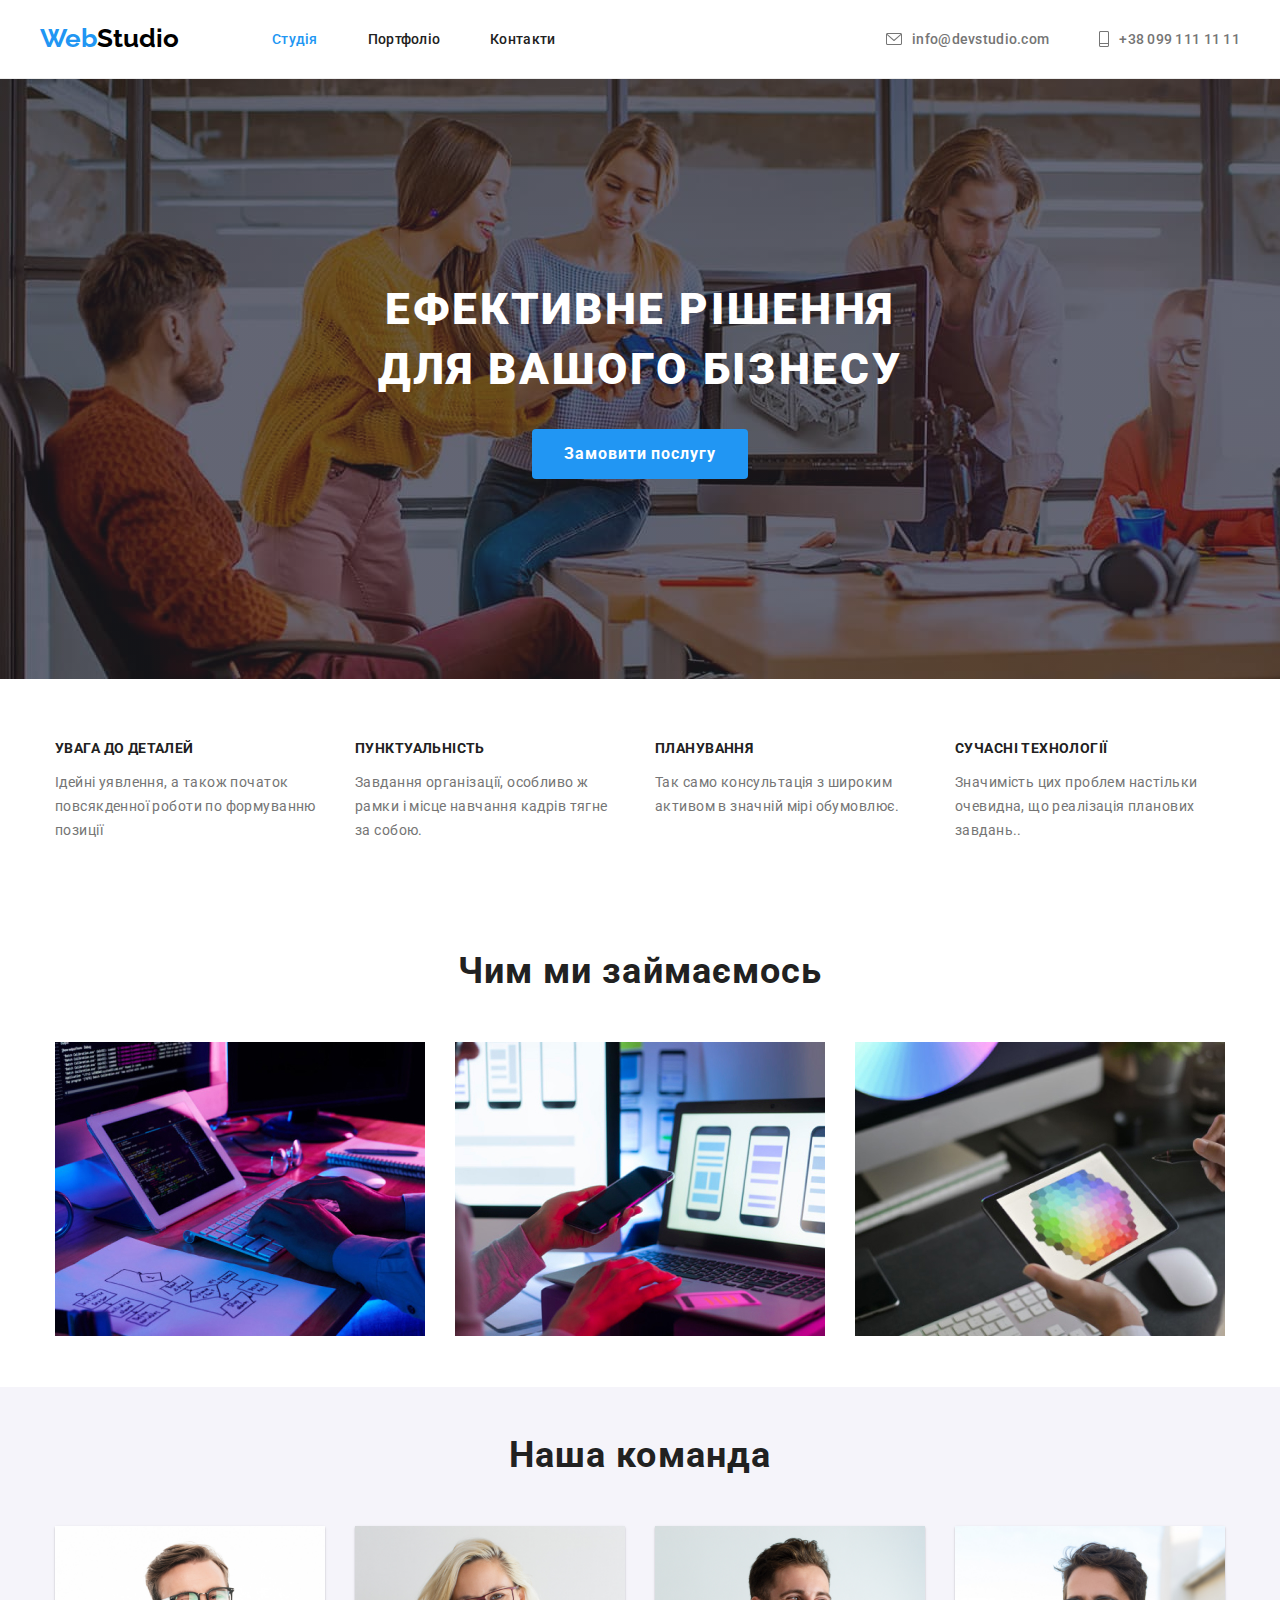
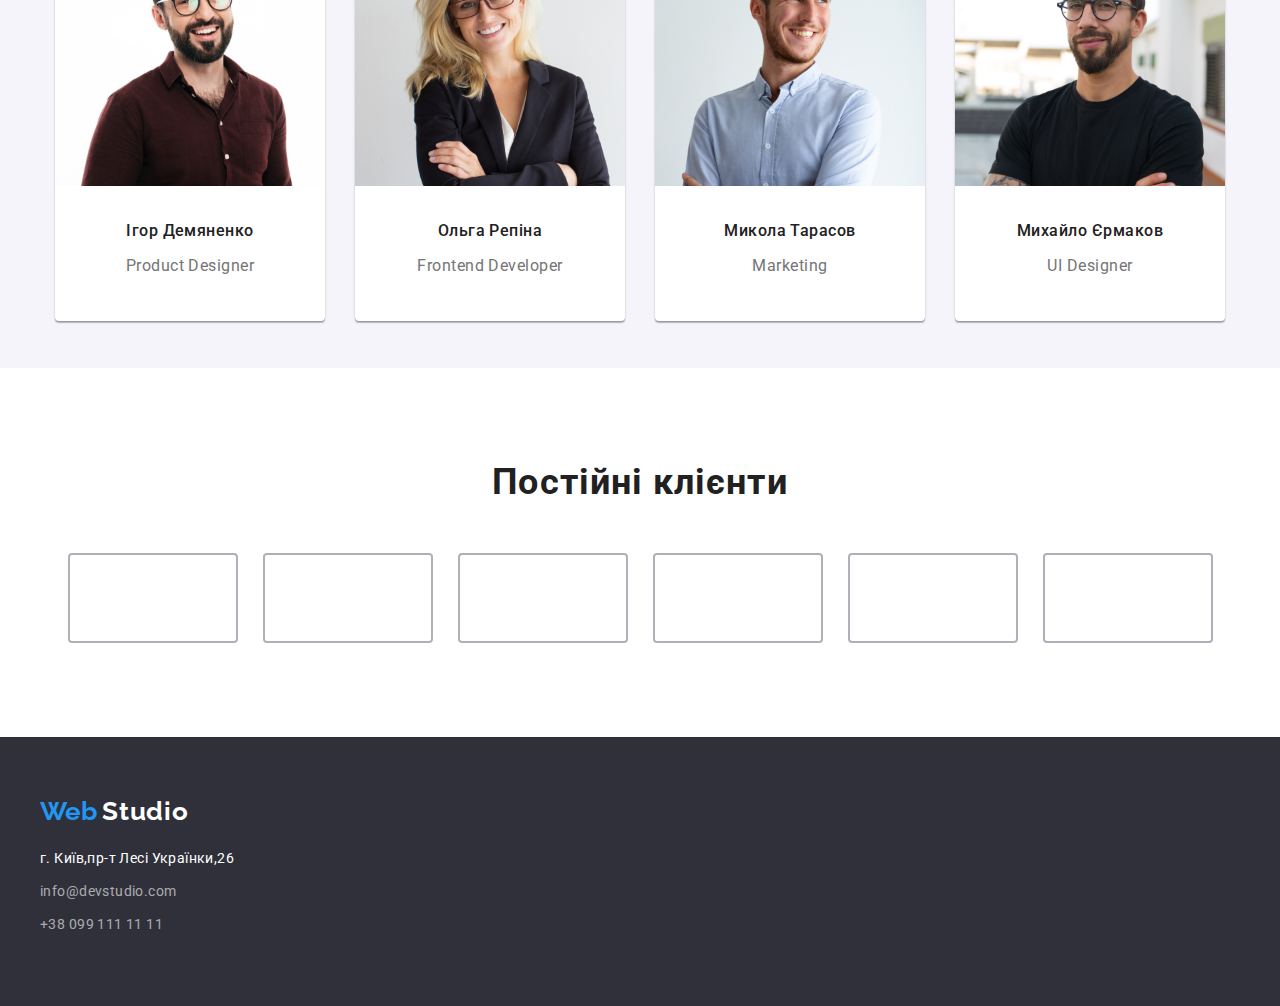
==== index.html @ e70e14e1 "add changes" ====
<!DOCTYPE html>
<html lang="ua">
  <head>
    <meta charset="UTF-8" />
    <meta name="viewport" content="width=device-width, initial-scale=1.0" />
    <title>WebStudio</title>
    <link rel="preconnect" href="https://fonts.gstatic.com">
    <link href="https://fonts.googleapis.com/css2?family=Raleway:wght@700&family=Roboto:wght@400;500;700;900&display=swap" rel="stylesheet">
    <link rel="stylesheet" href="./css/modern-normalize.css">
    <link rel="stylesheet" href="./css/variables.css">
    <link rel="stylesheet" href="./css/style.css">
  </head>
  <body>
    <!-- Шапка  з навігацією -->
    <!-- Header -->
    <header class="header">
      <div class="nav">
        <nav class="nav-link"><a href="./index.html"><span class="logo-web">Web</span><span class="logo-studio">Studio</span></a>

    <!-- Navigation -->
    <ul class="ul-link">
      <li><a class="active" href="./index.html">
      <span class="nav-logo">Студiя</span></a></li>
      
      <li>
      <a  href="./portfolio.html">
      <span class="nav-logo">Портфоліо</span></a></li>
       <!-- Address -->
      <li><a href="#contacts">
      <span class="nav-logo">Контакти</span></a></li>
      </ul>
      </nav>
      
      <ul class="ul-link">
      
      <li>
      <a class="nav-contacts" href="mailto:info@devstudio.com">
      <svg class="svg-contacts" width="16" height="12">
        <use xlink:href="./images/sprite.svg#mail"></use>
      </svg>info@devstudio.com
      </a>
      </li>
      
      <li>
      <a class="nav-contacts" href="tel:+380991111111">
      <svg class="svg-contacts" width="10" height="16">
        <use xlink:href="./images/sprite.svg#phone"></use>
      </svg> +38 099 111 11 11
      </a>
      </li>
      
      </ul>
      
      </div>
      </header>







  <!-- Main -->
<main>
  <!-- Hero -->
  
      <section class="hero">
        <div class="container">
          <h1><span class="hero-title">Ефективне рішення <br> для вашого бізнесу</span></h1>
        <button class="modal-btn" type="button">Замовити послугу</button>
      </div>
    </section>
<!-- End Hero -->

<!-- Feature -->
      <section class="feature section">
        <div class="container">
        <h2 hidden class="title">Особливості</h2>
        <ul class="feature__item list">
          <li class="feature__item-list">
            <p class="feature__item-title">Увага до деталей</p>
  
            <p class="feature__item-description">Ідейні уявлення, а також початок повсякденної  роботи по формуванню позиції</p>
          </li>
  
          <li class="feature__item-list">
            <p class="feature__item-title">Пунктуальність</p>
  
            <p class="feature__item-description">Завдання організації, особливо ж рамки і місце навчання кадрів тягне за собою.</p>
          </li>

          <li class="feature__item-list">
            <p class="feature__item-title">Планування</p>
  
            <p class="feature__item-description">Так само консультація з широким активом в значній мірі обумовлює.</p>
          </li>

          <li class="feature__item-list">
            <p class="feature__item-title">Сучасні технології</p>
  
            <p class="feature__item-description">Значимість цих проблем настільки очевидна, що реалізація планових завдань..</p>
          </li>
        </ul>
      </div>
      </section>

      		
<!-- End Feature -->
<!-- Services -->

		<section class="services section">
      <div class="container">
			<h2 class="title">Чим ми займаємось</h2>
			<ul class="services__item list">
				<li class="services__item-list">
          <img src="./images/hero/working.jpg" alt="" width="370" height="294" />
          </li>
          <li class="services__item-list">
            <img src="./images/hero/imgrwork.jpg" alt="" width="370" height="294"  />
          </li>
          <li class="services__item-list">
            <img src="./images/hero/ourwork.jpg" alt="" width="370" height="294"  />
          </li>
        </ul>
      </div>
      </section>

     		<!-- End Section Services -->

		<!-- Team -->
		<section class="team section">
      <div class="container">
			<h2 class="title">Наша команда</h2>

        
      <ul class="team__item list">
        <li class="team__item-list">
          <img class="team__item-img" src="./images/team/productdesigner.jpg" alt="Ігор Демяненко" width="270" height="260"  />
          <div class="team__item-content-wrapper">
            <h3 class="subtitle">Ігор Демяненко</h3>
          <p class="description">Product Designer</p>
        </div>
         
        <li class="team__item-list">
          <img class="team__item-img" src="./images/team/frontend.jpg" alt="Ольга Репіна" width="270" height="260" />
          <div class="team__item-content-wrapper">
            <h3 class="subtitle">Ольга Репіна</h3>
            <p class="description">Frontend Developer</p> 
          </div>
        </li>

          <li class="team__item-list">
            <img class="team__item-img" src="./images/team/marketing.jpg" alt="Микола Тарасов" width="270" height="260" />
            <div class="team__item-content-wrapper">
              <h3 class="subtitle">Микола Тарасов</h3>
              <p class="description">Marketing</p>
            </div>
          </li>

            <li class="team__item-list">
              <img class="team__item-img" src="./images/team/uidesigner.jpg" alt="Михайло Єрмаков" width="270" height="260" />
              <div class="team__item-content-wrapper">
                <h3 class="subtitle">Михайло Єрмаков</h3>
                <p class="description"> UI Designer</p>
              </div>
            </li>
        </li>
        </ul>
      </div>
      </section>
      <!-- ----------------------Кінець Блок наша команда--------------------------- -->

<!-- -----------------------Постійні клієнти -------------------------------- -->
<section class="client">

  <h2 class="title-client">Постійні клієнти</h2>
  
  <div>
  <ul class="ul-client">
  <li>
  <a class="client-link" href="www.saytklienta.com">
  <div class="con-client-svg">
  <svg class="client-svg" width="44.27" height="49.23">
  <use href="./images/icons.svg#icon-company-1"></use>
  </svg>
  </div>
  </a>
  </li>
  <li>
  <a class="client-link" href="www.saytklienta.com">
  <div class="con-client-svg">
  <svg class="client-svg" width="44.27" height="49.23">
  <use href="./images/icons.svg#icon-company-2"></use>
  </svg>
  </div>
  </a>
  </li>
  
  <li>
  <a class="client-link" href="www.saytklienta.com">
  <div class="con-client-svg">
  <svg class="client-svg" width="44.27" height="49.23">
  <use href="./images/icons.svg#icon-company-3"></use>
  </svg>
  </div>
  </a>
  </li>
  
  <li>
  <a class="client-link" href="www.saytklienta.com">
  <div class="con-client-svg">
  <svg class="client-svg" width="44.27" height="49.23">
  <use href="./images/icons.svg#icon-company-4"></use>
  </svg>
  </div>
  </a>
  </li>
  
  <li>
  <a class="client-link" href="www.saytklienta.com">
  <div class="con-client-svg">
  <svg class="client-svg" width="44.27" height="49.23">
  <use href="./images/icons.svg#icon-company-5"></use>
  </svg>
  </div>
  </a>
  </li>
  
  <li>
  <a class="client-link" href="www.saytklienta.com">
  <div class="con-client-svg">
  <svg class="client-svg" width="44.27" height="49.23">
  <use href="./images/icons.svg#icon-company-6"></use>
  </svg>
  </div>
  </a>
  </li>
  
  
  
  
  
  
  </ul>
  
  </div>
  </section>
  <!-- -----------------------Кінець Постійні клієнти -------------------------------- -->
  


    </main>

<!-- Footer -->
<footer class="footer" id="contacts">

  <div class="containers-footer">

      <div class="container-address">

          <a class="logo-footer" href="./index.html"><span class="logo-web">Web</span>
           <span class="logo-studio-white">Studio</span></a>

          <address class="address">

              <span class="map">г. Київ,пр-т Лесі Українки,26</span>

              <ul>
                  <li><a class="footer-address" href="mailto:info@devstudio.com">info@devstudio.com</a></li>
                  <li><a class="footer-address" href="tel:+380991111111">+38 099 111 11 11</a></li>
              </ul>

          </address>

      </div>
  </div>
 
</footer>

</body>

</html>
---- css/variables.css ----
:root {
    --social-networks: rgba(175, 177, 184, 1);
  
    --border-color: rgba(236, 236, 236, 1);
    --bac-section: rgba(229, 229, 229, 1);
    --buutom-bac: rgba(245, 244, 250, 1);
    --black-text: rgba(33, 33, 33, 1);
    --blue-text: rgba(33, 150, 243, 1);
    --grey-text: rgba(117, 117, 117, 1);
    --white-text: rgba(255, 255, 255, 1);
    --grey-text-op60: rgba(255, 255, 255, 0.6);
    --black-dark-text: rgba(0, 0, 0, 1);
    --dark-grey-bac: rgba(47, 48, 58, 1);
    --team-card-set-gap: 30px;
    --team-card-shadow: 0px 1px 3px rgba(0, 0, 0, 0.12),
      0px 1px 1px rgba(0, 0, 0, 0.14), 0px 2px 1px rgba(0, 0, 0, 0.2);
    --card-set-gap: 30px;
    --card-shadow: ;
  }
---- css/style.css ----
:root {
  --main-font: 'Roboto', sans-serif;
  --secondary-font: 'Raleway', sans-serif;
  --accent-color: #2196f3;
  --accent-background: #2196f3;
} 


 body {
  max-width: 1600px;
  background-color: var(--white-text);
}


.list {
  list-style: none;
}

.link {
  text-decoration: none;
}

h1,
h2,
h3,
h4,
h5,
h6 {
  margin: 0;
}

ul,
ol {
  margin: 0;
  padding: 0;
} */

 p {
  margin: 0;
}

image {
  display: block;
  max-width: 100%;
  height: auto;
}

.address {
  font-style: normal;
}

.container {
  width: 1200px;
  padding: 0 15px;
  margin: 0 auto;
}

.section {
  padding-top: 47px;
  padding-bottom: 47px;
  
 } 

 COMPONENTS 
 .company__logo,
.navigation__list-link:hover,
.navigation__list-link:focus,
.header__mail:hover,
.header__mail:focus,
.header__tel:hover,
.header__tel:focus {
  color: var(--accent-color);
}

.modal-btn,
.filters__modal-btn:hover,
.filters__modal-btn:focus {
  background: var(--accent-color);
}


.title {
  font-family:'Roboto';
  font-weight: 700;
  font-size: 36px;
  line-height: 1.167;
  text-align: center;
  letter-spacing: 0.03em;
  color: #212121;
}

.subtitle {
  font-family:'Roboto';
  font-weight: 500;
  font-size: 16px;
  line-height: 1.187;
  text-align: center;
  letter-spacing: 0.03em;
  color: #212121;
}

.description {
  font-family:'Roboto';
  font-weight: 400;
  font-size: 16px;
  line-height: 1.187;
  text-align: center;
  letter-spacing: 0.03em;
  color: #757575;
} 

 /* INDEX  */
/*  HEADER */
.header {
  background-color: var(--white-text);
  border-bottom: 1px solid #ececec;
  padding-left: 24px;
  padding-right: 24px;
}
.nav {
  display: flex;
  justify-content: space-between;

  align-items: center;
  text-align: center;
  padding: 24px 0;
  max-width: 1200px;
  margin-left: auto;
  margin-right: auto;
}

.nav-link {
  display: flex;
  align-items: center;
}
.ul-link {
  display: flex;
}
.logo-web {
  font-family: "Raleway";
  font-style: normal;
  font-weight: 700;
  color: var(--blue-text);
  font-size: 26px;
  letter-spacing: 0.03;
  line-height: 1.15;
}
.logo-studio {
  padding-right: 43px;
  font-family: "Raleway";
  font-style: normal;
  font-weight: 700;
  color: var(--black-dark-text);
  font-size: 26px;
  letter-spacing: 0.03;
  line-height: 1.15;
}
.logo-studio-white {
  font-family: "Raleway";
  font-style: normal;
  font-weight: 700;
  color: var(--white-text);
  font-size: 26px;
  letter-spacing: 0.03em;
}
.active .nav-logo {
  color: var(--blue-text);
}
.nav-logo {
  padding-left: 50px;
  font-family: "roboto";
  font-size: 14px;
  font-weight: 500;
  color: var(--black-text);
  letter-spacing: 0.02em;
}
.nav-contacts:hover {
  color: var(--blue-text);
}
.nav-contacts {
  display: flex;
  padding-left: 50px;
  font-family: "roboto";
  font-size: 14px;
  font-weight: 500;
  color: var(--grey-text);
  letter-spacing: 0.02em;
  justify-content: center;
  align-items: center;
}
.svg-contacts {
  margin-right: 10px;
  fill: currentColor;
}


/*  END HEADER  */

/*  HERO */
.hero {
  background: #2f303a;
  background-image: linear-gradient(
    to right,
    rgba(47, 48, 58, 0.4),
    rgba(47, 48, 58, 0.4)
  ),
  url(../images/banner/Img-bac-hero.jpg);
background-repeat: no-repeat;
max-width: 1600px;
text-align: center;

  
}

.hero .container {
  display: flex;
  flex-direction: column;
  align-items: center;
  padding-top: 200px;
  padding-bottom: 200px;
  padding-right: 252px;
  padding-left: 252px;
}

.hero-title {
  font-family: Roboto;
  font-weight: 900;
  font-size: 44px;
  line-height: 1.364;
  text-align: center;
  letter-spacing: 0.06em;
  text-transform: uppercase;
  color: #ffffff;
  width: 696px;
  margin-bottom: 30px;
}

.modal-btn {
  font-family: Roboto;
  font-weight: 700;
  font-size: 16px;
  line-height: 1.875;
  display: flex;
  align-items: center;
  text-align: center;
  letter-spacing: 0.06em;
  color: #ffffff;
  border-radius: 4px;
  border: none;
  cursor: pointer;
  padding: 10px 32px;
  margin-top: 30px;
}

.modal-btn:hover,
.modal-btn:focus {
  background: #188ce8;
}
/*  END HERO */

/* feature */
.feature .container {
  display: flex;
}

.feature__item {
  display: flex;
}

.feature__item-list {
  display: block;
  justify-content: center;
}

.feature__item-list:not(:last-child) {
  margin-right: 30px;
}

.feature__item-title {
  font-family: Roboto;
  font-weight: 700;
  font-size: 14px;
  line-height: 1.143;
  letter-spacing: 0.03em;
  text-transform: uppercase;
  color: #212121;
  margin-bottom: 10px;
}

.feature__item-description {
  font-family: Roboto;
  font-weight: 400;
  font-size: 14px;
  line-height: 1.715;
  letter-spacing: 0.03em;
  color: #757575;
  width: 270px;
}

/* END FEATURE  */

/* services */
.services .title {
  margin-bottom: 50px;
}

.services__item {
  display: flex;
  align-items: center;
}

.services__item-list:not(:last-child) {
  margin-right: 30px;
}
/* END SERVICES  */

/*  TEAM  */

.team {
  background: #f5f4fa;
}

.team .title {
  margin-bottom: 50px;
}

.team__item {
  display: flex;
  justify-content: space-between;
}

.team__item .subtitle {
  min-width: 152px;
  margin-bottom: 10px;
}

.team__item-list:not(:last-child) {
  margin-right: 30px;
}

.team__item-list {
  background: #ffffff;
  box-shadow: 0px 1px 3px rgba(0, 0, 0, 0.12), 0px 1px 1px rgba(0, 0, 0, 0.14),
    0px 2px 1px rgba(0, 0, 0, 0.2);
  border-radius: 0px 0px 4px 4px;
}

.team__item-content-wrapper {
  text-align: center;
  padding-top: 30px;
  padding-bottom: 30px;
  padding-left: 5px;
  padding-right: 5px;
}
/* END TEAM  */

/*  Постійні клієнти */

.client {
  padding: 94px;
  max-width: 1200px;
  margin-left: auto;
  margin-right: auto;
  padding-left: 15px;
  padding-right: 15px;

  text-align: center;
}
.title-client {
  margin-bottom: 50px;
  font-family: "roboto";
  font-size: 36px;
  font-weight: 700;
  color: var(--black-text);
  letter-spacing: 0.03em;
  line-height: 1.16;
}
.ul-client {
  display: flex;
  justify-content: space-around;
  align-items: center;
}

.client-link {
  fill: var(--social-networks);
  background-color: transparent;
}
.con-client-svg {
  width: 170px;
  height: 90px;
  border-radius: 4px;
  border: 2px solid currentColor;
  color: var(--social-networks);
  display: flex;
  justify-content: center;
  align-items: center;
}
.client-svg {
  fill: currentColor;
}

.client-link :hover {
  color: #ffffff;
  background-color: var(--blue-text);
}


/* footer */
.footer {
  background-color: var(--dark-grey-bac);
  padding-left: 15px;
  padding-right: 15px;
}
.containers-footer {
  padding: 60px 0;
  max-width: 1200px;
  margin-left: auto;
  margin-right: auto;
 
}
.logo-footer {
  display: inline-block;
  margin-bottom: 20px;
}
.map {
  display: inline-block;
  margin-bottom: 9px;
  font-family: "roboto";
  font-size: 14px;
  font-weight: 400;
  color: var(--white-text);
  line-height: 1.71;
  letter-spacing: 0.03em;
  line-height: 1.71;
}
.footer-address {
  display: inline-block;
  margin-bottom: 9px;
  font-family: "roboto";
  font-size: 14px;
  font-weight: 400;
  color: var(--grey-text-op60);
  letter-spacing: 0.03em;
  line-height: 1.71;
}
.address {
  font-style: normal;
}

/* END FOOTER */

/* =============== END INDEX =============== */

/*  PORTFOLIO  */

/*  FILTERS  */

.filters .container {
  display: flex;
  justify-content: center;
}

.filters__title-item {
  display: flex;
  justify-content: center;
  margin-bottom: 50px;
}

.filters__modal-btn {
  font-family: Roboto;
  font-weight: 500;
  font-size: 16px;
  line-height: 2;
  text-align: center;
  letter-spacing: 0.03em;
  color: #212121;
  background: #f5f4fa;
  border-radius: 4px;
  border: none;
  cursor: pointer;
  padding-top: 6px;
  padding-bottom: 6px;
  padding-right: 22px;
  padding-left: 22px;
  margin-right: 8px;
  margin-bottom: 50px;
}
.filters__modal-btn:hover,
.filters__modal-btn:focus {
  color: #ffffff;
  background-color: #2196f3;
  box-shadow: 0px 3px 1px rgba(0, 0, 0, 0.1), 0px 1px 2px rgba(0, 0, 0, 0.08),
    0px 2px 2px rgba(0, 0, 0, 0.12);
}

/*  END FILTERS  */


.signature {
  font-family: "roboto";
  font-size: 16px;
  font-weight: 400;
  letter-spacing: 0.03em;
  color: var(--grey-text);
  line-height: 1.87;
}
/*Карточки головного контенту   */
/* CARD SET */
.card-set {
  padding: 0;
  margin: 0;
  list-style: none;

  display: flex;
  flex-wrap: wrap;
  margin-left: calc(-1 * var(--card-set-gap));
  margin-top: calc(-1 * var(--card-set-gap));
}

.card-set > .item {
  flex-basis: calc(100% / 3 - var(--card-set-gap));
  margin-left: var(--card-set-gap);
  margin-top: var(--card-set-gap);
}

/* CARD */
.card {
  box-shadow: var(--card-shadow);
  border-radius: 4px;
  overflow: hidden;
}

.card-content {
  padding: 20px 24px;
  background: #ffffff;
  border: 1px solid #eeeeee;
  border-top: none;
}
.card-thumb {
}
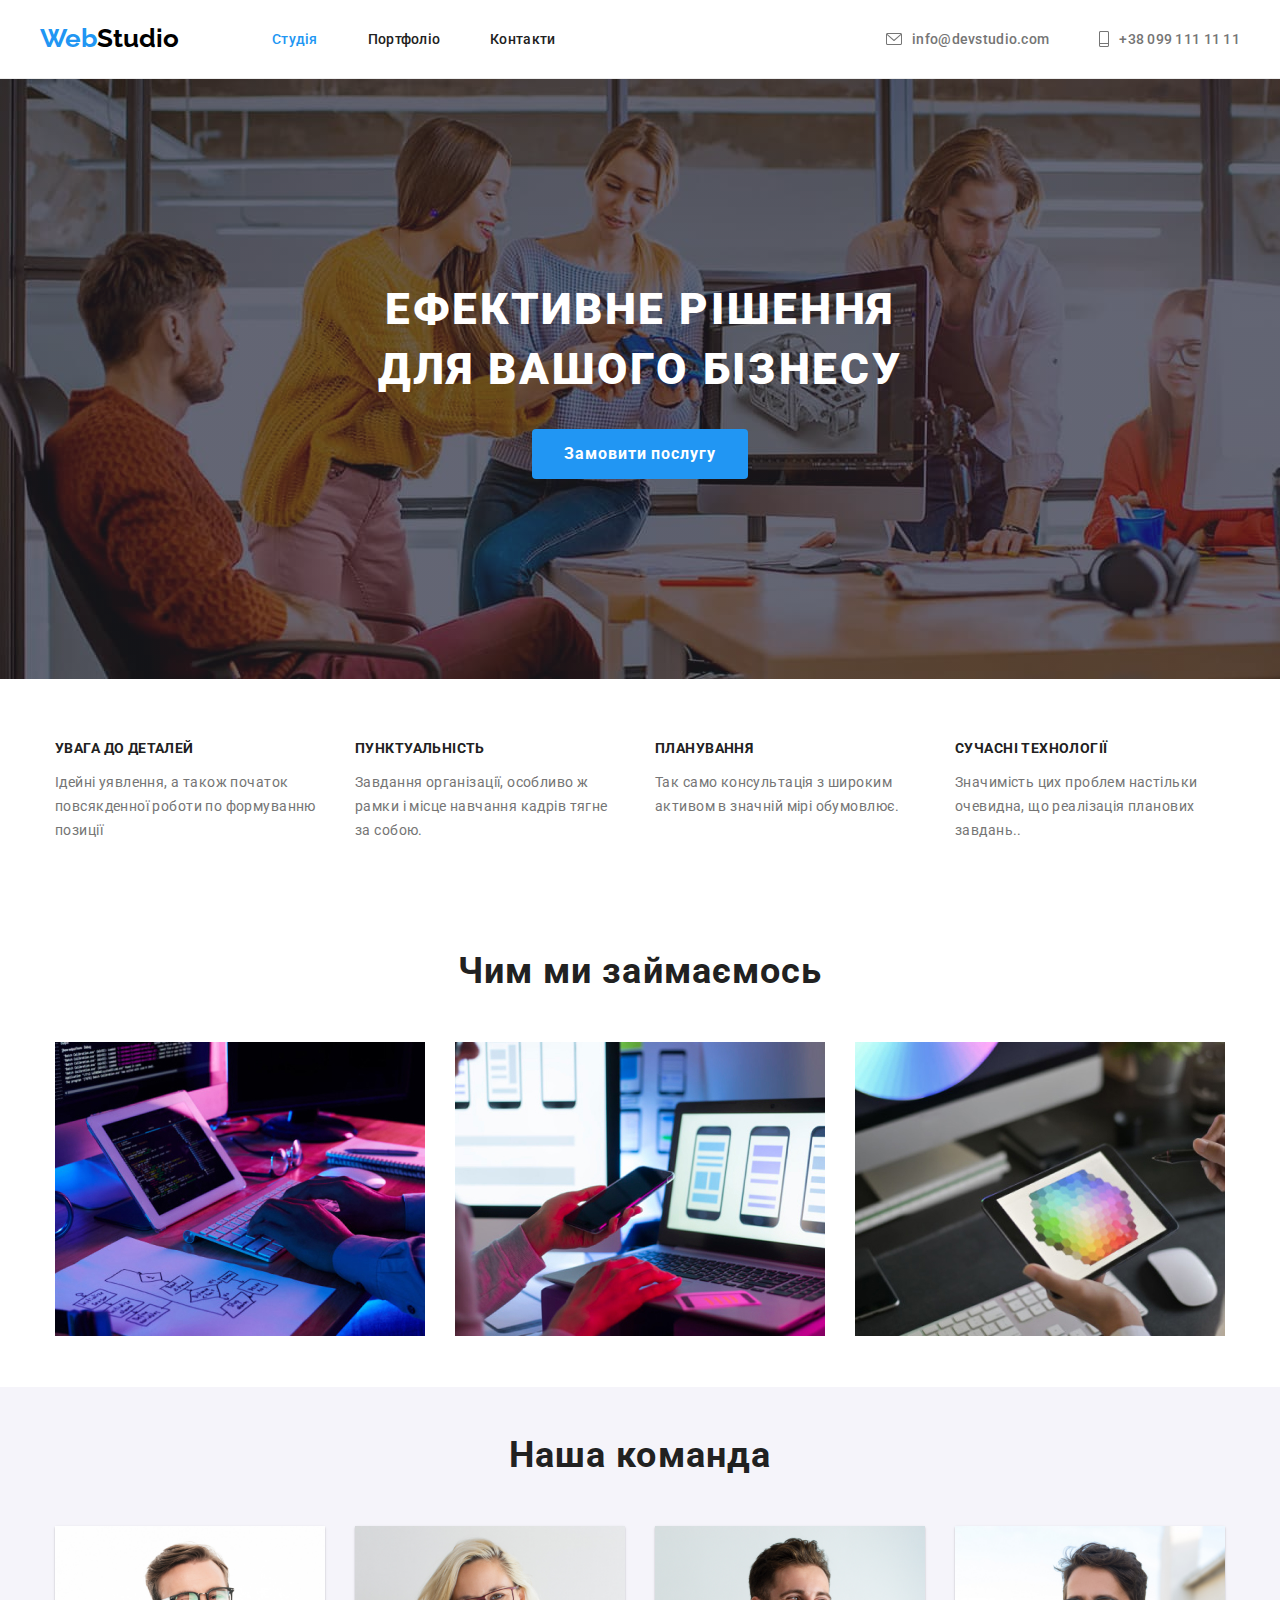
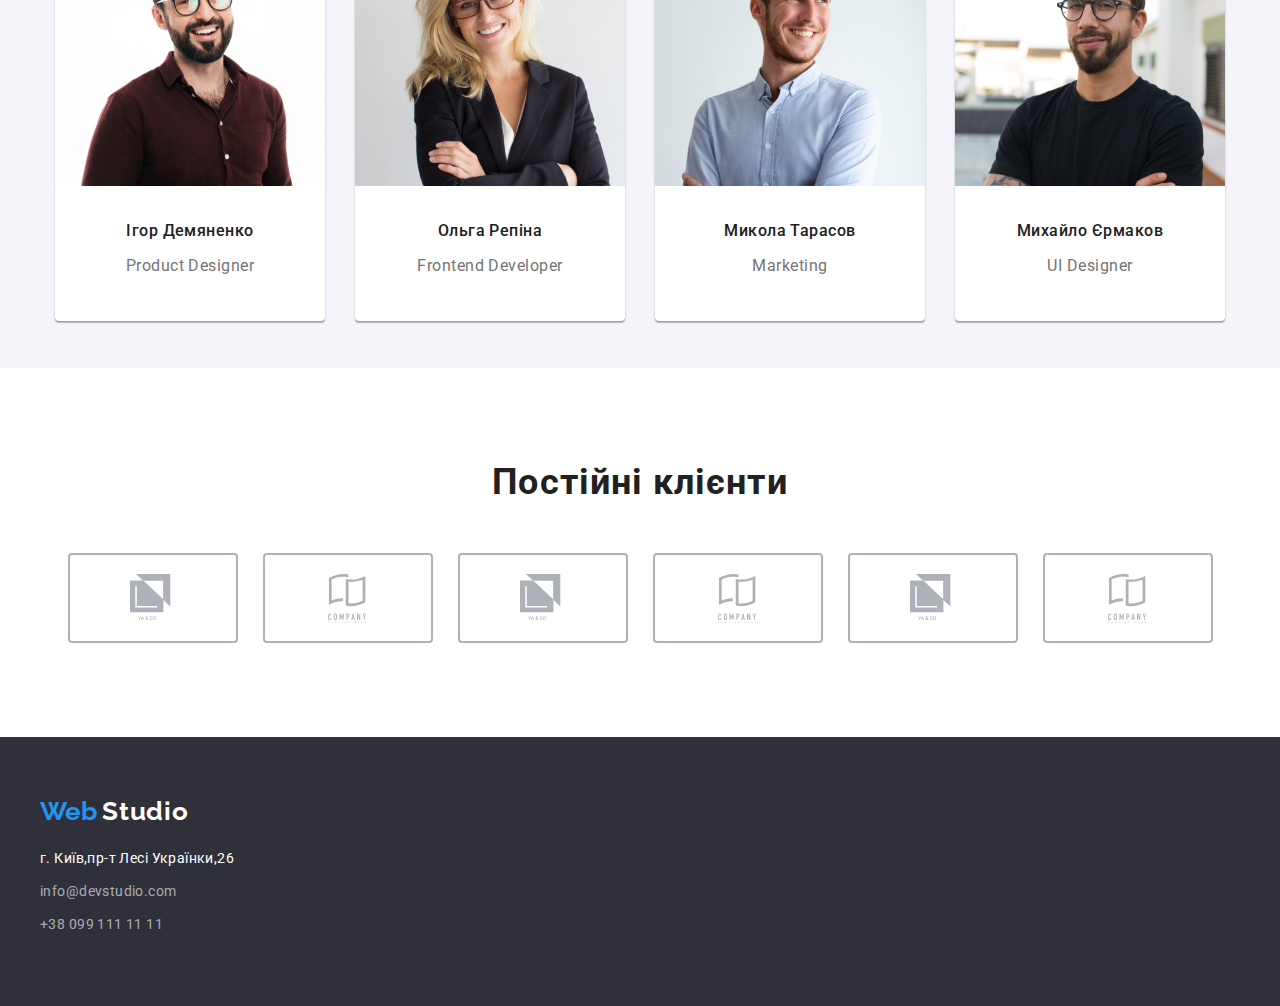
==== commit 507496a6: "add icons" ====
--- a/index.html
+++ b/index.html
@@ -181,56 +181,57 @@
   <a class="client-link" href="www.saytklienta.com">
   <div class="con-client-svg">
   <svg class="client-svg" width="44.27" height="49.23">
-  <use href="./images/icons.svg#icon-company-1"></use>
-  </svg>
-  </div>
-  </a>
-  </li>
-  <li>
-  <a class="client-link" href="www.saytklienta.com">
-  <div class="con-client-svg">
-  <svg class="client-svg" width="44.27" height="49.23">
-  <use href="./images/icons.svg#icon-company-2"></use>
-  </svg>
-  </div>
-  </a>
-  </li>
-  
-  <li>
-  <a class="client-link" href="www.saytklienta.com">
-  <div class="con-client-svg">
-  <svg class="client-svg" width="44.27" height="49.23">
-  <use href="./images/icons.svg#icon-company-3"></use>
-  </svg>
-  </div>
-  </a>
-  </li>
-  
-  <li>
-  <a class="client-link" href="www.saytklienta.com">
-  <div class="con-client-svg">
-  <svg class="client-svg" width="44.27" height="49.23">
-  <use href="./images/icons.svg#icon-company-4"></use>
-  </svg>
-  </div>
-  </a>
-  </li>
-  
-  <li>
-  <a class="client-link" href="www.saytklienta.com">
-  <div class="con-client-svg">
-  <svg class="client-svg" width="44.27" height="49.23">
-  <use href="./images/icons.svg#icon-company-5"></use>
-  </svg>
-  </div>
-  </a>
-  </li>
-  
-  <li>
-  <a class="client-link" href="www.saytklienta.com">
-  <div class="con-client-svg">
-  <svg class="client-svg" width="44.27" height="49.23">
-  <use href="./images/icons.svg#icon-company-6"></use>
+    <use xlink:href="./images/sprite.svg#company-1"></use>
+  </svg>
+  </div>
+  </a>
+  </li>
+  <li>
+  <a class="client-link" href="www.saytklienta.com">
+  <div class="con-client-svg">
+  <svg class="client-svg" width="44.27" height="49.23">
+    <use xlink:href="./images/sprite.svg#company-2"></use>
+  </svg>
+  </div>
+  </a>
+  </li>
+
+  
+  <li>
+  <a class="client-link" href="www.saytklienta.com">
+  <div class="con-client-svg">
+  <svg class="client-svg" width="44.27" height="49.23">
+    <use xlink:href="./images/sprite.svg#company-1"></use>
+  </svg>
+  </div>
+  </a>
+  </li>
+  
+  <li>
+  <a class="client-link" href="www.saytklienta.com">
+  <div class="con-client-svg">
+  <svg class="client-svg" width="44.27" height="49.23">
+    <use xlink:href="./images/sprite.svg#company-2"></use>
+  </svg>
+  </div>
+  </a>
+  </li>
+  
+  <li>
+  <a class="client-link" href="www.saytklienta.com">
+  <div class="con-client-svg">
+  <svg class="client-svg" width="44.27" height="49.23">
+    <use xlink:href="./images/sprite.svg#company-1"></use>
+  </svg>
+  </div>
+  </a>
+  </li>
+  
+  <li>
+  <a class="client-link" href="www.saytklienta.com">
+  <div class="con-client-svg">
+  <svg class="client-svg" width="44.27" height="49.23">
+    <use xlink:href="./images/sprite.svg#company-2"></use>
   </svg>
   </div>
   </a>
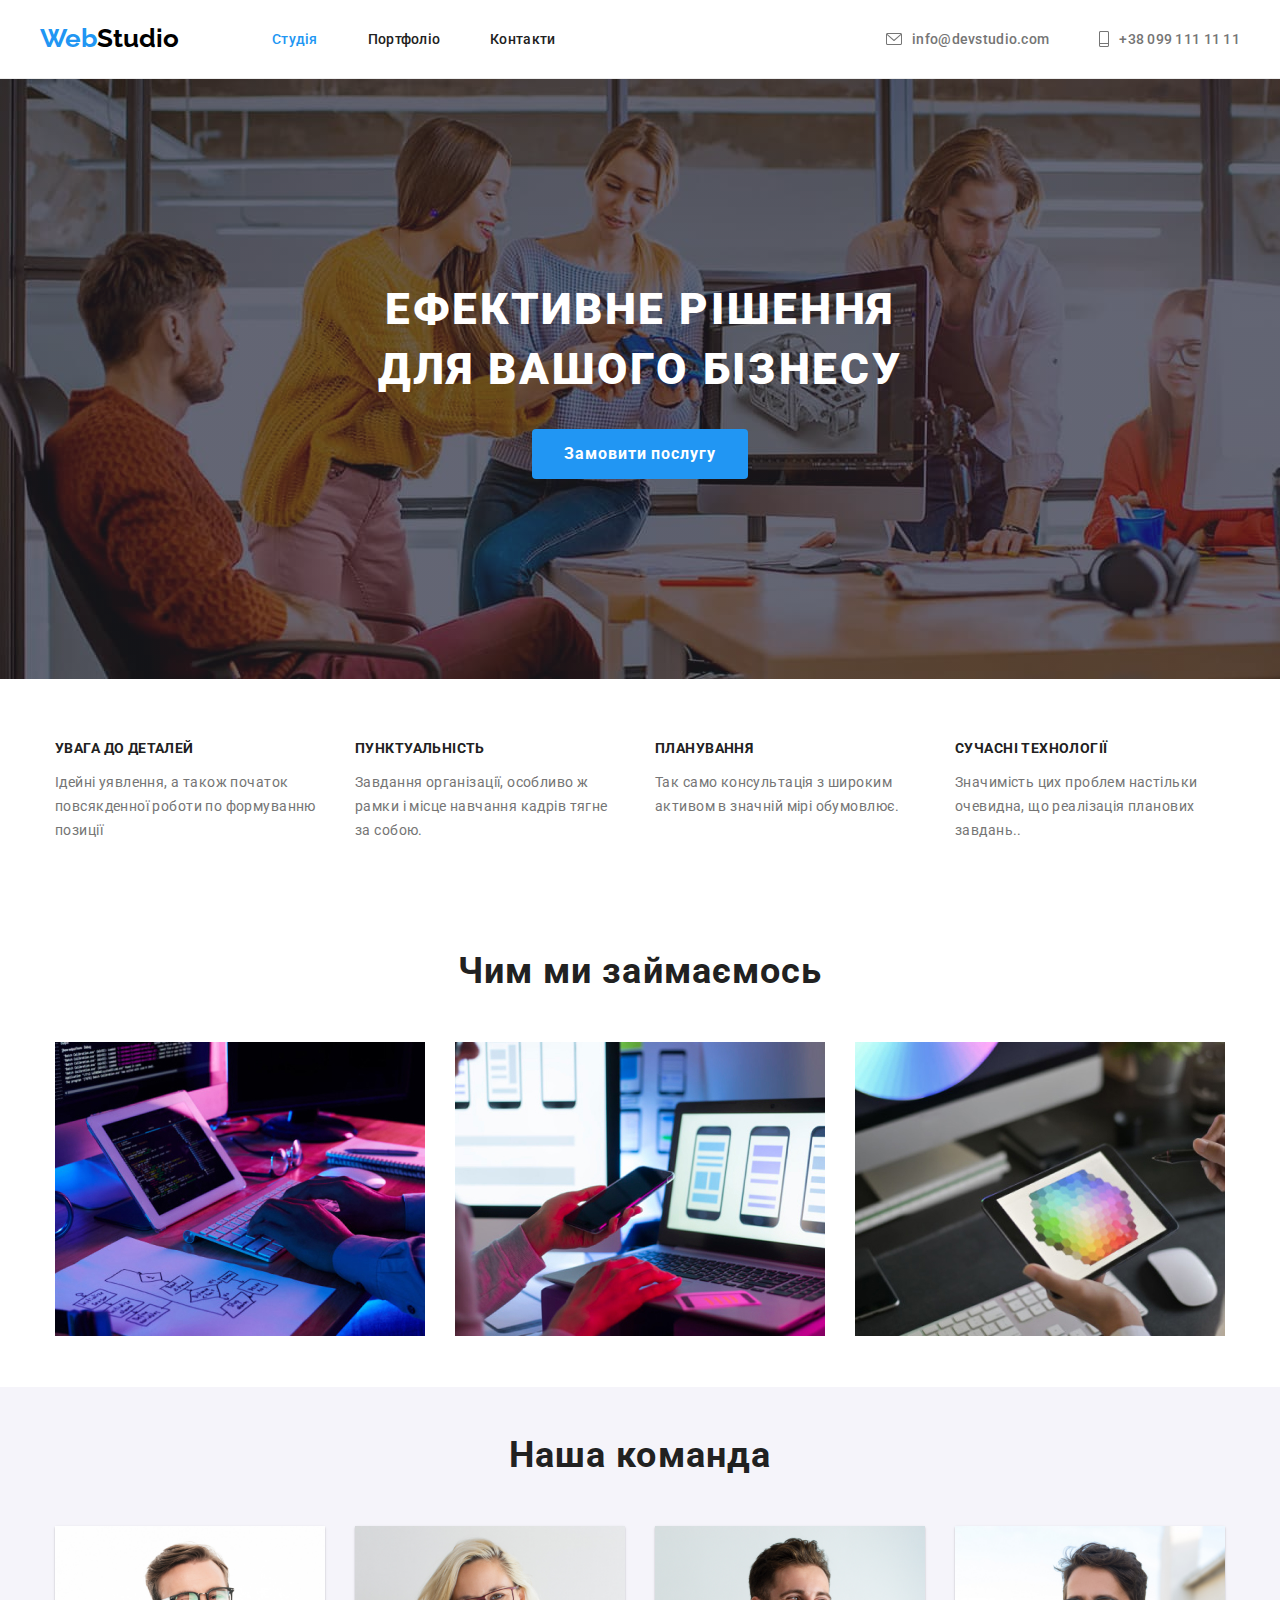
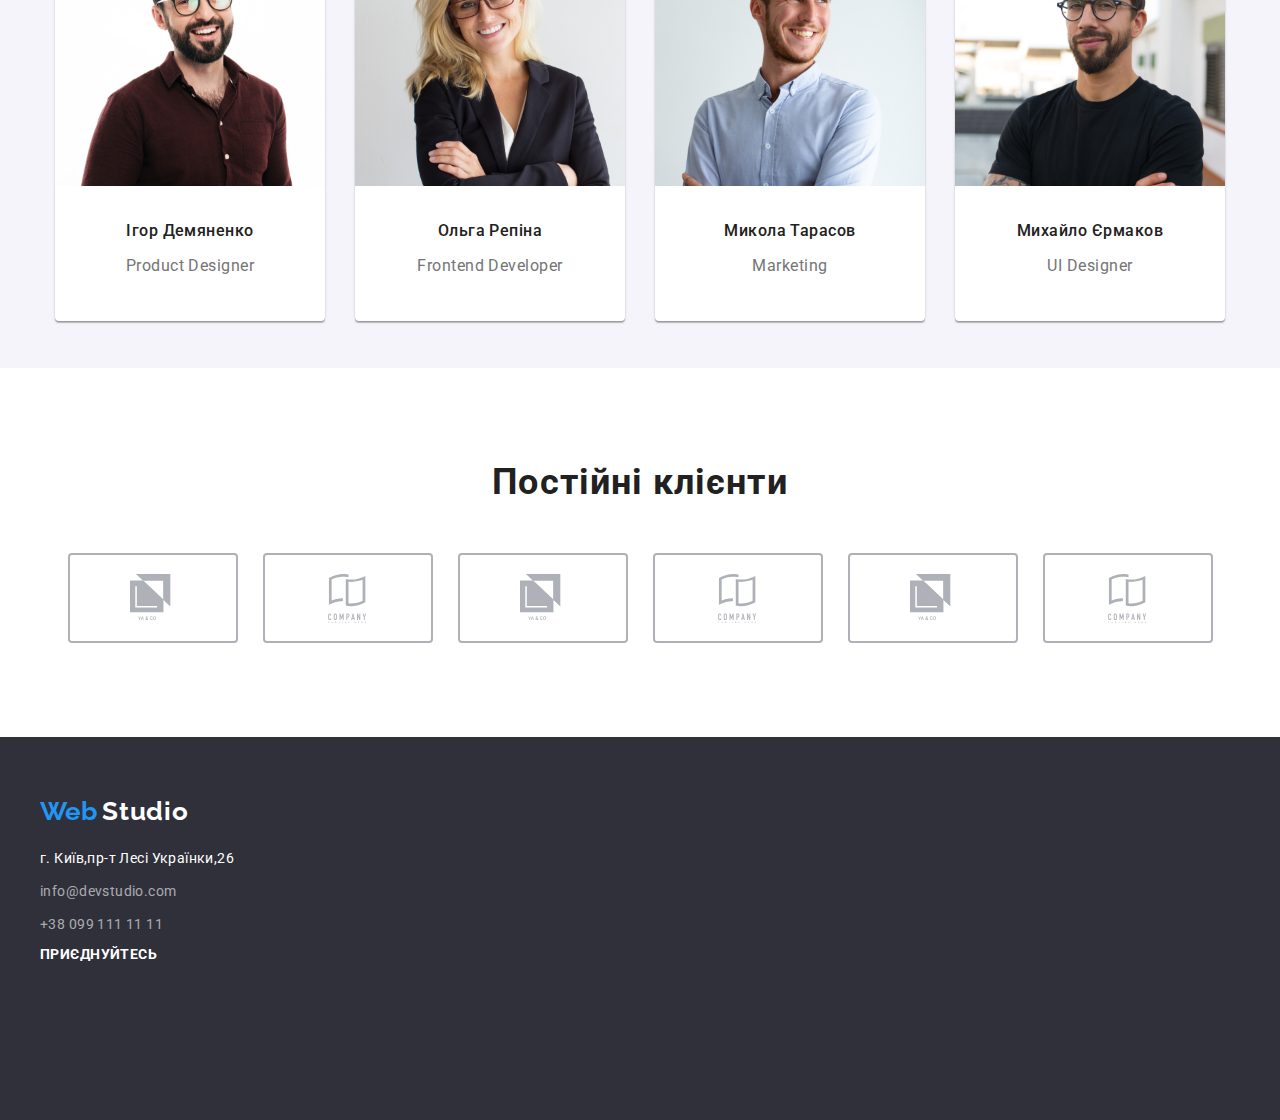
==== commit 187f9a96: "add changes" ====
--- a/index.html
+++ b/index.html
@@ -274,6 +274,50 @@
           </address>
 
       </div>
+
+<!--social media -->
+      <div class="con-footer-link">
+        <h2 class="footer-title">приєднуйтесь</h2>
+        <ul class="ul-svg-links">
+        
+        <li>
+        <a class="social-link" href="https://www.instagram.com/">
+        
+        <svg class="svg-links" width="20" height="20">
+        <use href="./images/sprite.svg#icon-instagram"></use>
+        </svg>
+        
+        </a>
+        </li>
+        
+        <li>
+        <a class="social-link" href="https://twitter.com/">
+        <svg class="svg-links" width="20" height="20">
+        <use href="./images/icons.svg#icon-twitter"></use>
+        </svg>
+        </a>
+        </li>
+        
+        <li><a class="social-link" href="https://www.facebook.com/">
+        <svg class="svg-links" width="20" height="20">
+        <use href="./images/icons.svg#icon-facebook"></use>
+        </svg>
+        </a></li>
+        
+        <li><a class="social-link" href="https://www.linkedin.com/">
+        <svg class="svg-links" width="20" height="20">
+        <use href="./images/icons.svg#icon-linkedin"></use>
+        </svg>
+        </a></li>
+        
+        </ul>
+        </div>
+        
+
+
+
+
+
   </div>
  
 </footer>
--- a/css/style.css
+++ b/css/style.css
@@ -447,6 +447,23 @@
   font-style: normal;
 }
 
+.footer-title {
+  color: var(--white-text);
+  text-transform: uppercase;
+
+  font-family: "roboto";
+  font-size: 14px;
+  font-weight: 700;
+  letter-spacing: 0.03em;
+  line-height: 1.16;
+}
+
+
+.con-footer-link {
+  width: 206px;
+}
+
+
 /* END FOOTER */
 
 /* =============== END INDEX =============== */
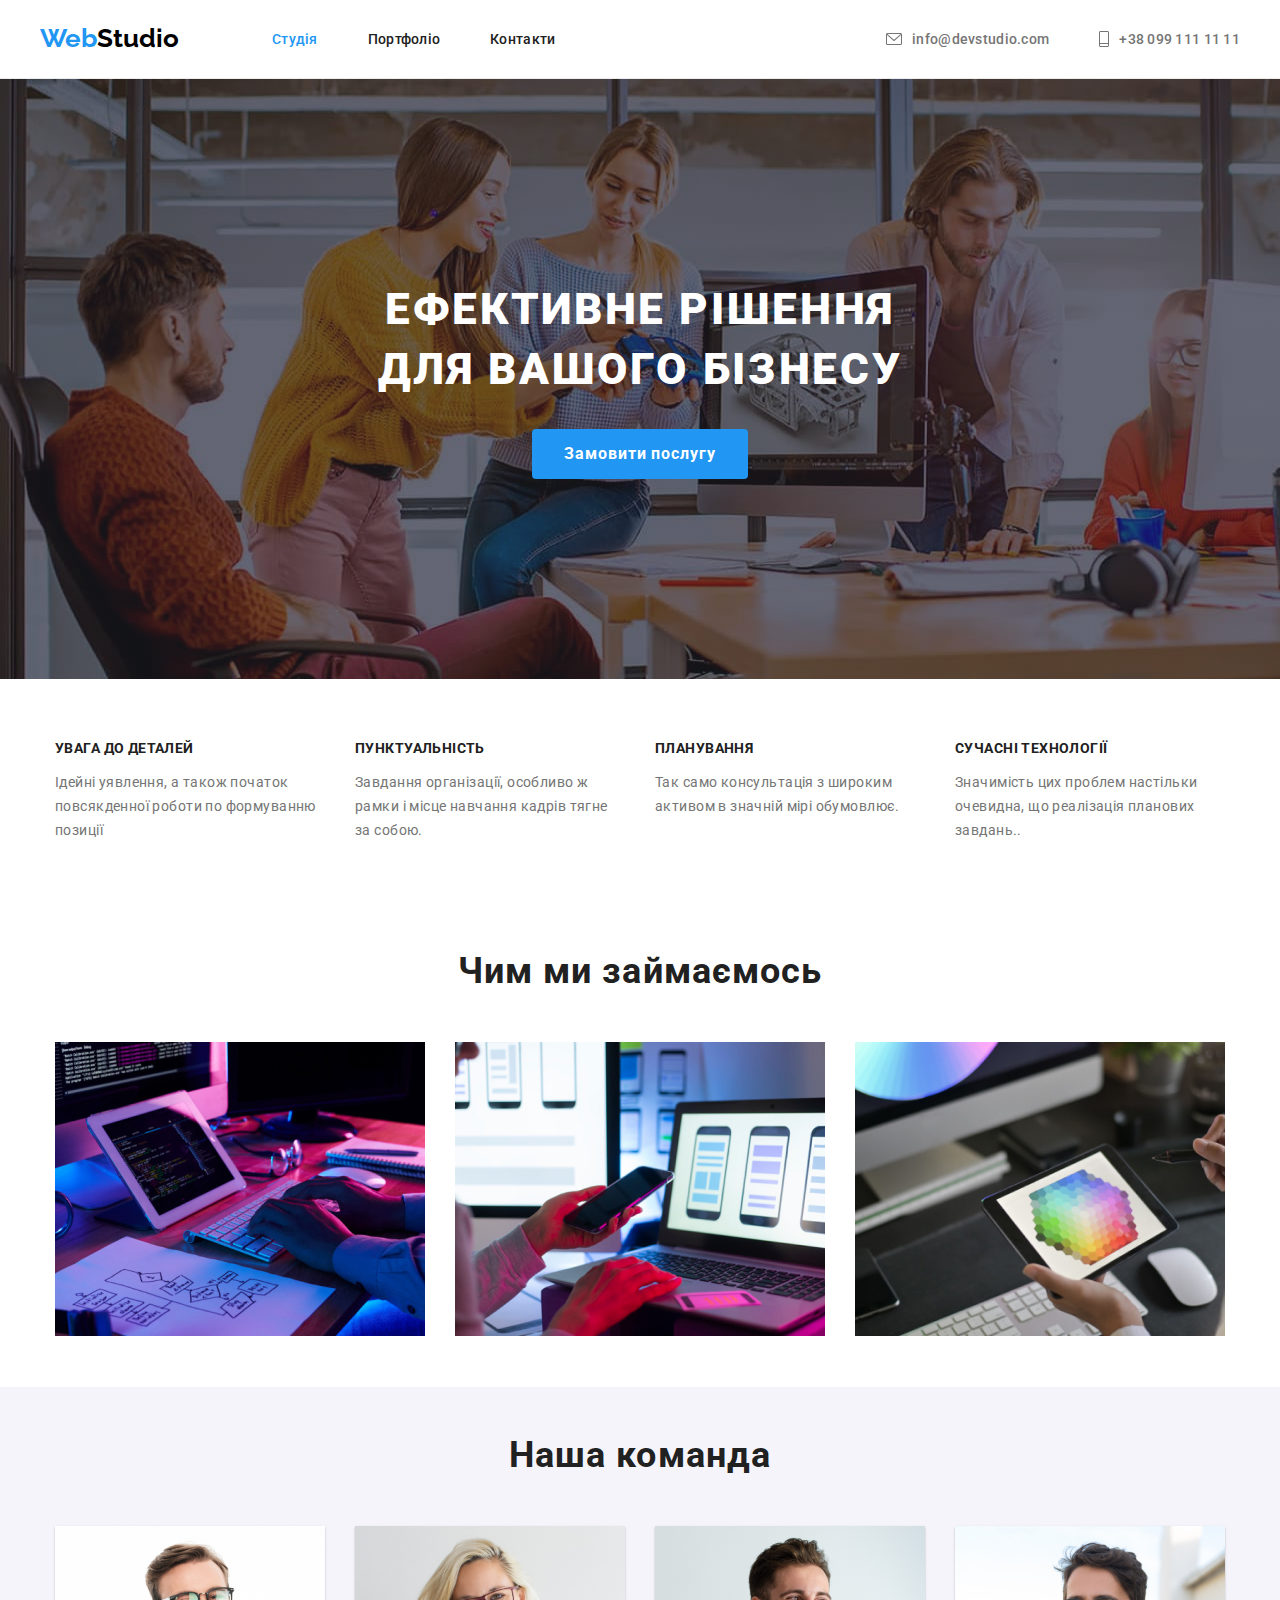
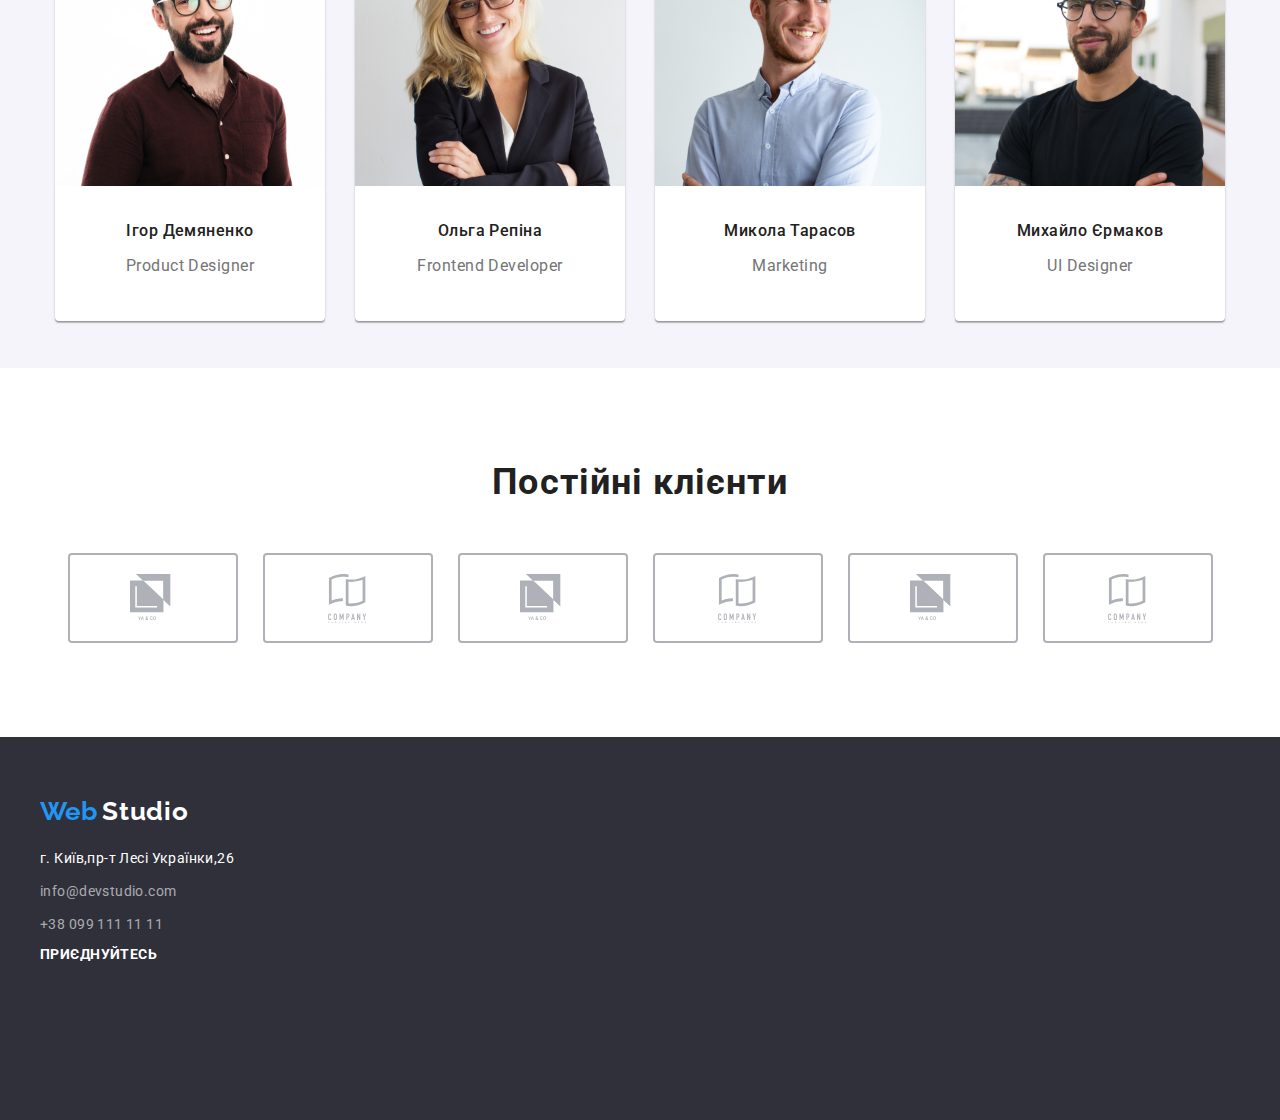
==== commit a12f2bde: "додано псевдоелемент" ====
--- a/index.html
+++ b/index.html
@@ -75,7 +75,7 @@
 <!-- Feature -->
       <section class="feature section">
         <div class="container">
-        <h2 hidden class="title">Особливості</h2>
+        <h2 hidden class="hide">Особливості</h2>
         <ul class="feature__item list">
           <li class="feature__item-list">
             <p class="feature__item-title">Увага до деталей</p>
--- a/css/style.css
+++ b/css/style.css
@@ -163,9 +163,33 @@
   font-size: 26px;
   letter-spacing: 0.03em;
 }
+
+
 .active .nav-logo {
   color: var(--blue-text);
-}
+  position: relative;
+  transition: opacity .1s linear;
+}
+
+ .nav-logo::after {
+  content: "";
+  display: block;
+  width: 100%;
+  height: 4px;
+  opacity: 0;
+  background-color: var(--blue-text);
+  border-radius: 2px;
+  position: absolute;
+  top: 100%;
+  left: 0;
+  z-index: 1;
+  transition: opacity .1s linear;
+}
+
+.nav-logo:hover:after {
+  opacity: 1;
+}
+
 .nav-logo {
   padding-left: 50px;
   font-family: "roboto";
@@ -236,26 +260,30 @@
 }
 
 .modal-btn {
-  font-family: Roboto;
+  margin-top: 30px;
+  border: 0;
+  padding: 10px 32px;
+  background-color: var(--blue-text);
+  color: var(--white-text);
+  display: inline-block;
+  border-radius: 4px;
+  font-family: "roboto";
   font-weight: 700;
   font-size: 16px;
-  line-height: 1.875;
-  display: flex;
-  align-items: center;
-  text-align: center;
   letter-spacing: 0.06em;
-  color: #ffffff;
-  border-radius: 4px;
-  border: none;
-  cursor: pointer;
-  padding: 10px 32px;
-  margin-top: 30px;
-}
-
-.modal-btn:hover,
-.modal-btn:focus {
-  background: #188ce8;
-}
+  line-height: 1.87;
+}
+.modal-btn:hover {
+  color: var(--blue-text);
+  letter-spacing: 0.06em;
+  background-color: var(--white-text);
+}
+.hide {
+  height: 0px;
+  overflow: hidden;
+}
+
+
 /*  END HERO */
 
 /* feature */
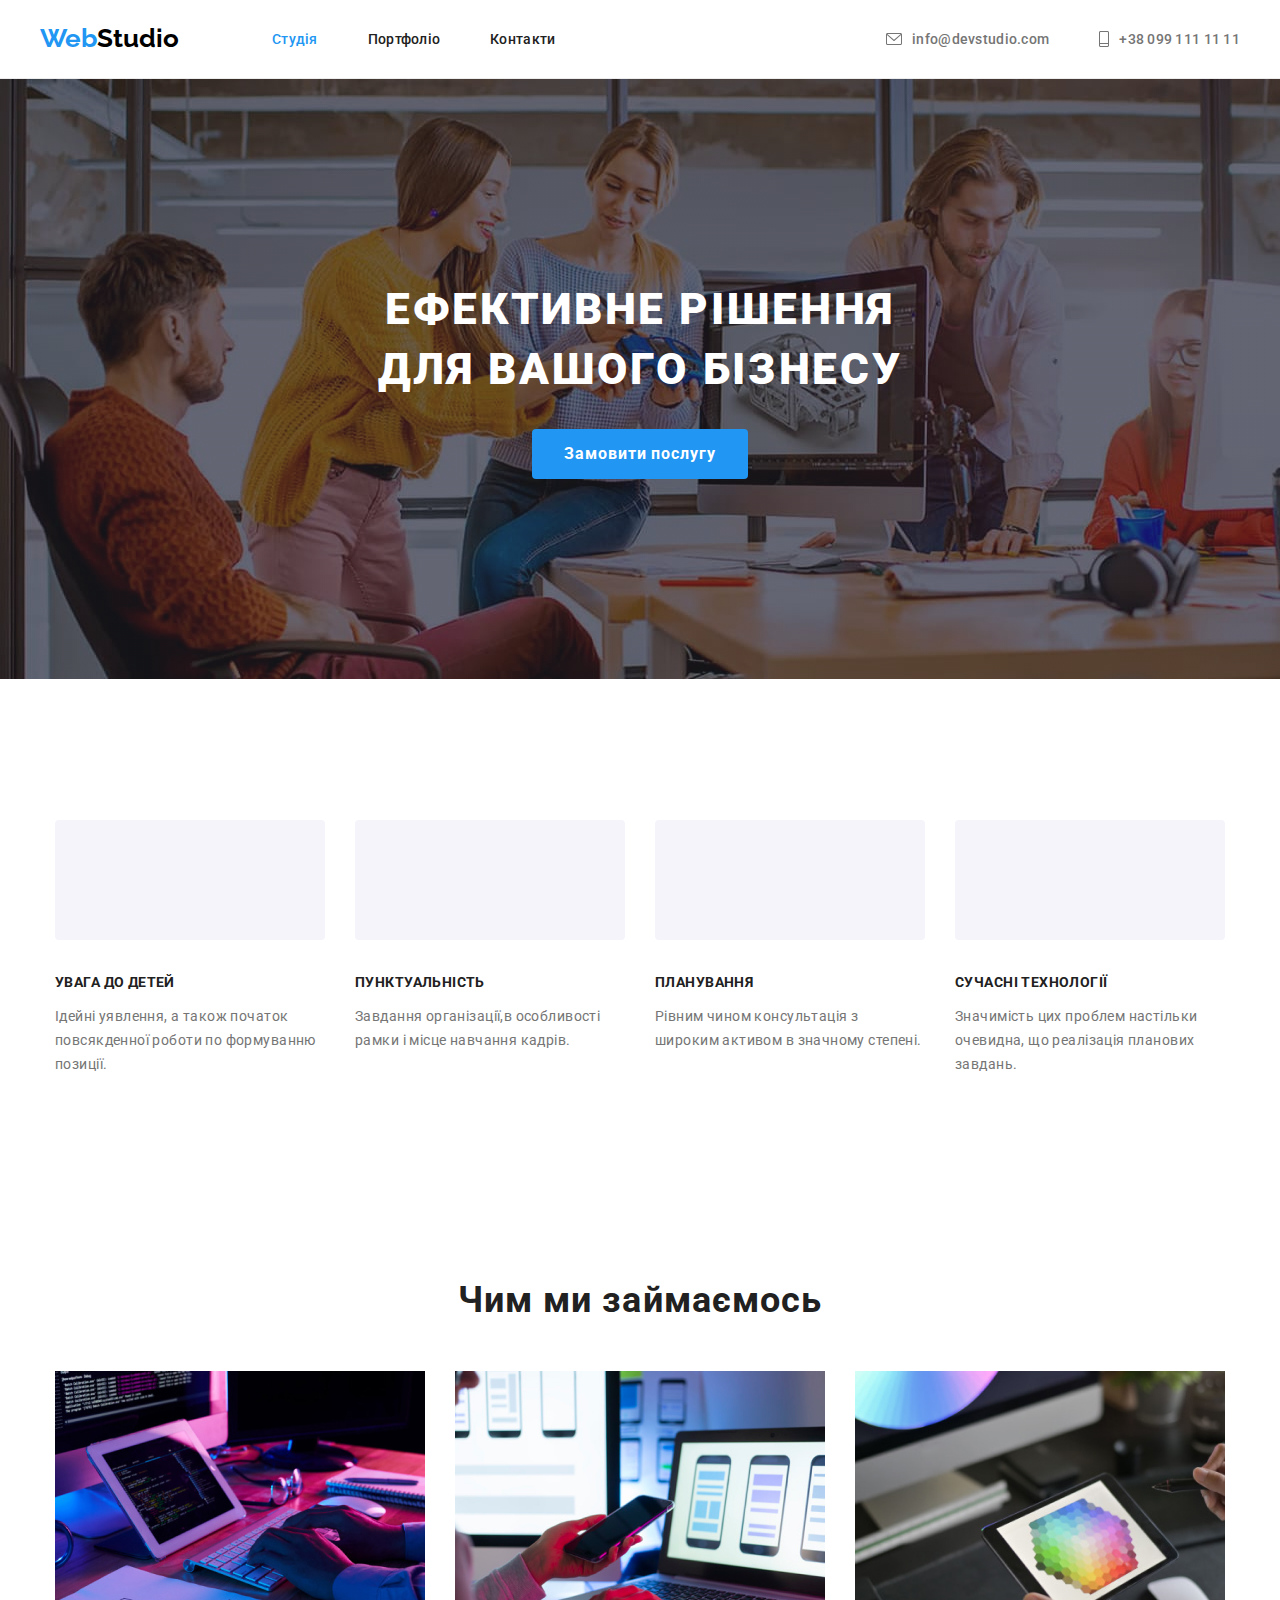
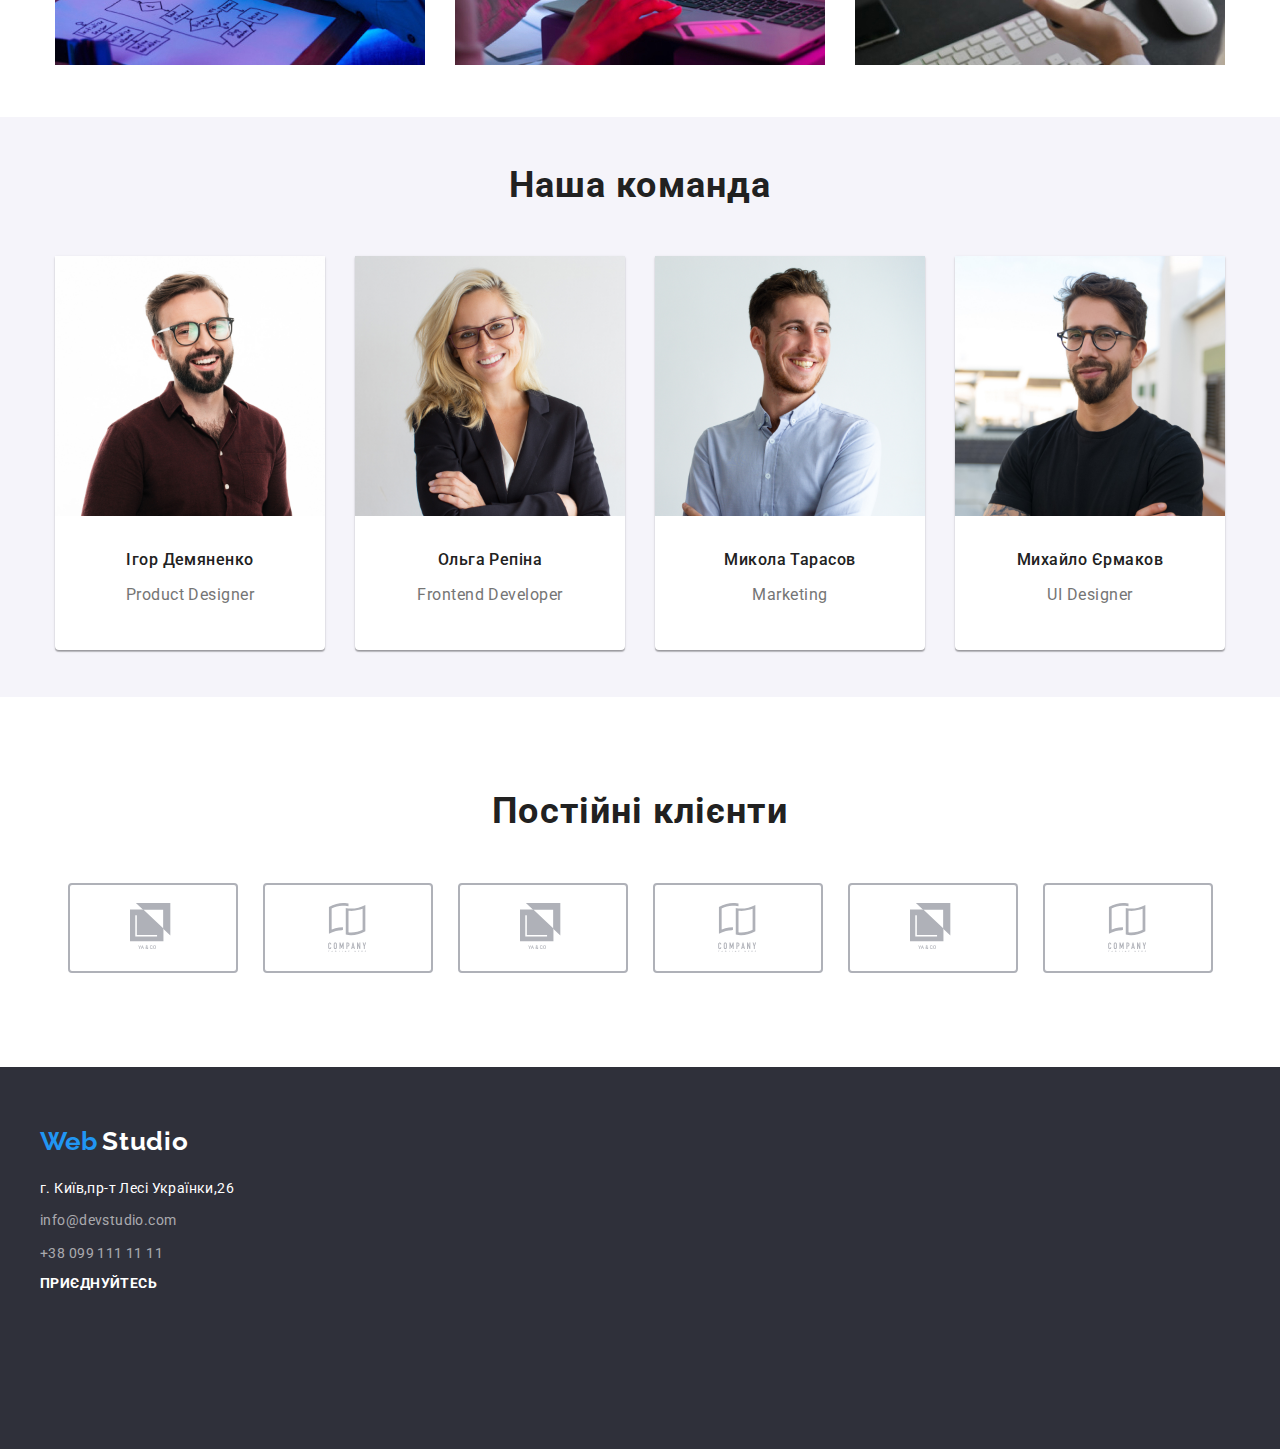
==== commit a638e800: "додано зміни секція Feature" ====
--- a/index.html
+++ b/index.html
@@ -74,32 +74,51 @@
 
 <!-- Feature -->
       <section class="feature section">
-        <div class="container">
-        <h2 hidden class="hide">Особливості</h2>
-        <ul class="feature__item list">
-          <li class="feature__item-list">
-            <p class="feature__item-title">Увага до деталей</p>
-  
-            <p class="feature__item-description">Ідейні уявлення, а також початок повсякденної  роботи по формуванню позиції</p>
-          </li>
-  
-          <li class="feature__item-list">
-            <p class="feature__item-title">Пунктуальність</p>
-  
-            <p class="feature__item-description">Завдання організації, особливо ж рамки і місце навчання кадрів тягне за собою.</p>
-          </li>
-
-          <li class="feature__item-list">
-            <p class="feature__item-title">Планування</p>
-  
-            <p class="feature__item-description">Так само консультація з широким активом в значній мірі обумовлює.</p>
-          </li>
-
-          <li class="feature__item-list">
-            <p class="feature__item-title">Сучасні технології</p>
-  
-            <p class="feature__item-description">Значимість цих проблем настільки очевидна, що реалізація планових завдань..</p>
-          </li>
+        <div class="container-approach">
+          <h2 class="hide">особливості</h2>
+          <ul class="ul-approach">
+            <li>
+              <div class="con-approach-svg">
+              <svg class="approach-svg" width="70" height="70">
+              <use href="./images/icons.svg#icon-antenna"></use>
+              </svg>
+              </div>
+              
+              <h3><span class="approach">Увага до  детей</span></h3>
+              <p class="approach-text">Ідейні уявлення, а також початок повсякденної роботи по формуванню позиції.</p>
+              
+              </li>              
+  
+              <li>
+                <div class="con-approach-svg">
+                <svg class="approach-svg" width="70" height="70">
+                <use href="./images/icons.svg#icon-clock"></use>
+                </svg>
+                </div>
+                <h3><span class="approach">Пунктуальність</span></h3>
+                <p class="approach-text">Завдання організації,в особливості рамки і місце навчання кадрів.</p>
+                </li>
+                
+                <li>
+                <div class="con-approach-svg">
+                <svg class="approach-svg" width="70" height="70">
+                <use href="./images/icons.svg#icon-diagram"></use>
+                </svg>
+                </div>
+                <h3><span class="approach">Планування</span></h3>
+                <p class="approach-text">Рівним чином консультація з широким активом в значному степені.</p>
+                </li>
+                
+                <li>
+                <div class="con-approach-svg">
+                <svg class="approach-svg" width="70" height="70">
+                <use href="./images/icons.svg#icon-astronaut"></use>
+                </svg>
+                </div>
+                <h3><span class="approach">Сучасні технології</span></h3>
+                <p class="approach-text">Значимість цих проблем настільки очевидна, що реалізація планових завдань.</p>
+                </li>
+                
         </ul>
       </div>
       </section>
--- a/css/style.css
+++ b/css/style.css
@@ -287,43 +287,50 @@
 /*  END HERO */
 
 /* feature */
-.feature .container {
-  display: flex;
-}
-
-.feature__item {
-  display: flex;
-}
-
-.feature__item-list {
+
+.container-approach {
+  padding: 94px 0;
+  max-width: 1200px;
+  margin-left: auto;
+  margin-right: auto;
+  padding-left: 15px;
+  padding-right: 15px;
+}
+.ul-approach {
+  display: flex;
+  justify-content: space-between;
+}
+
+.con-approach-svg {
+  padding: 25px 0 25px;
+  margin-bottom: 30px;
+  background-color: var(--buutom-bac);
+  border-radius: 4px;
+}
+.approach-svg {
+  margin-left: auto;
+  margin-right: auto;
   display: block;
-  justify-content: center;
-}
-
-.feature__item-list:not(:last-child) {
-  margin-right: 30px;
-}
-
-.feature__item-title {
-  font-family: Roboto;
-  font-weight: 700;
-  font-size: 14px;
-  line-height: 1.143;
-  letter-spacing: 0.03em;
+}
+.approach {
+  font-family: "roboto";
+  font-size: 14px;
+  font-weight: 700;
+  color: var(--black-text);
   text-transform: uppercase;
-  color: #212121;
-  margin-bottom: 10px;
-}
-
-.feature__item-description {
-  font-family: Roboto;
+  letter-spacing: 0.03em;
+  line-height: 1.14;
+}
+.approach-text {
+  max-width: 270px;
+  font-family: "roboto";
+  font-size: 14px;
   font-weight: 400;
-  font-size: 14px;
-  line-height: 1.715;
-  letter-spacing: 0.03em;
-  color: #757575;
-  width: 270px;
-}
+  color: var(--grey-text);
+  letter-spacing: 0.03em;
+  line-height: 1.71;
+}
+
 
 /* END FEATURE  */
 
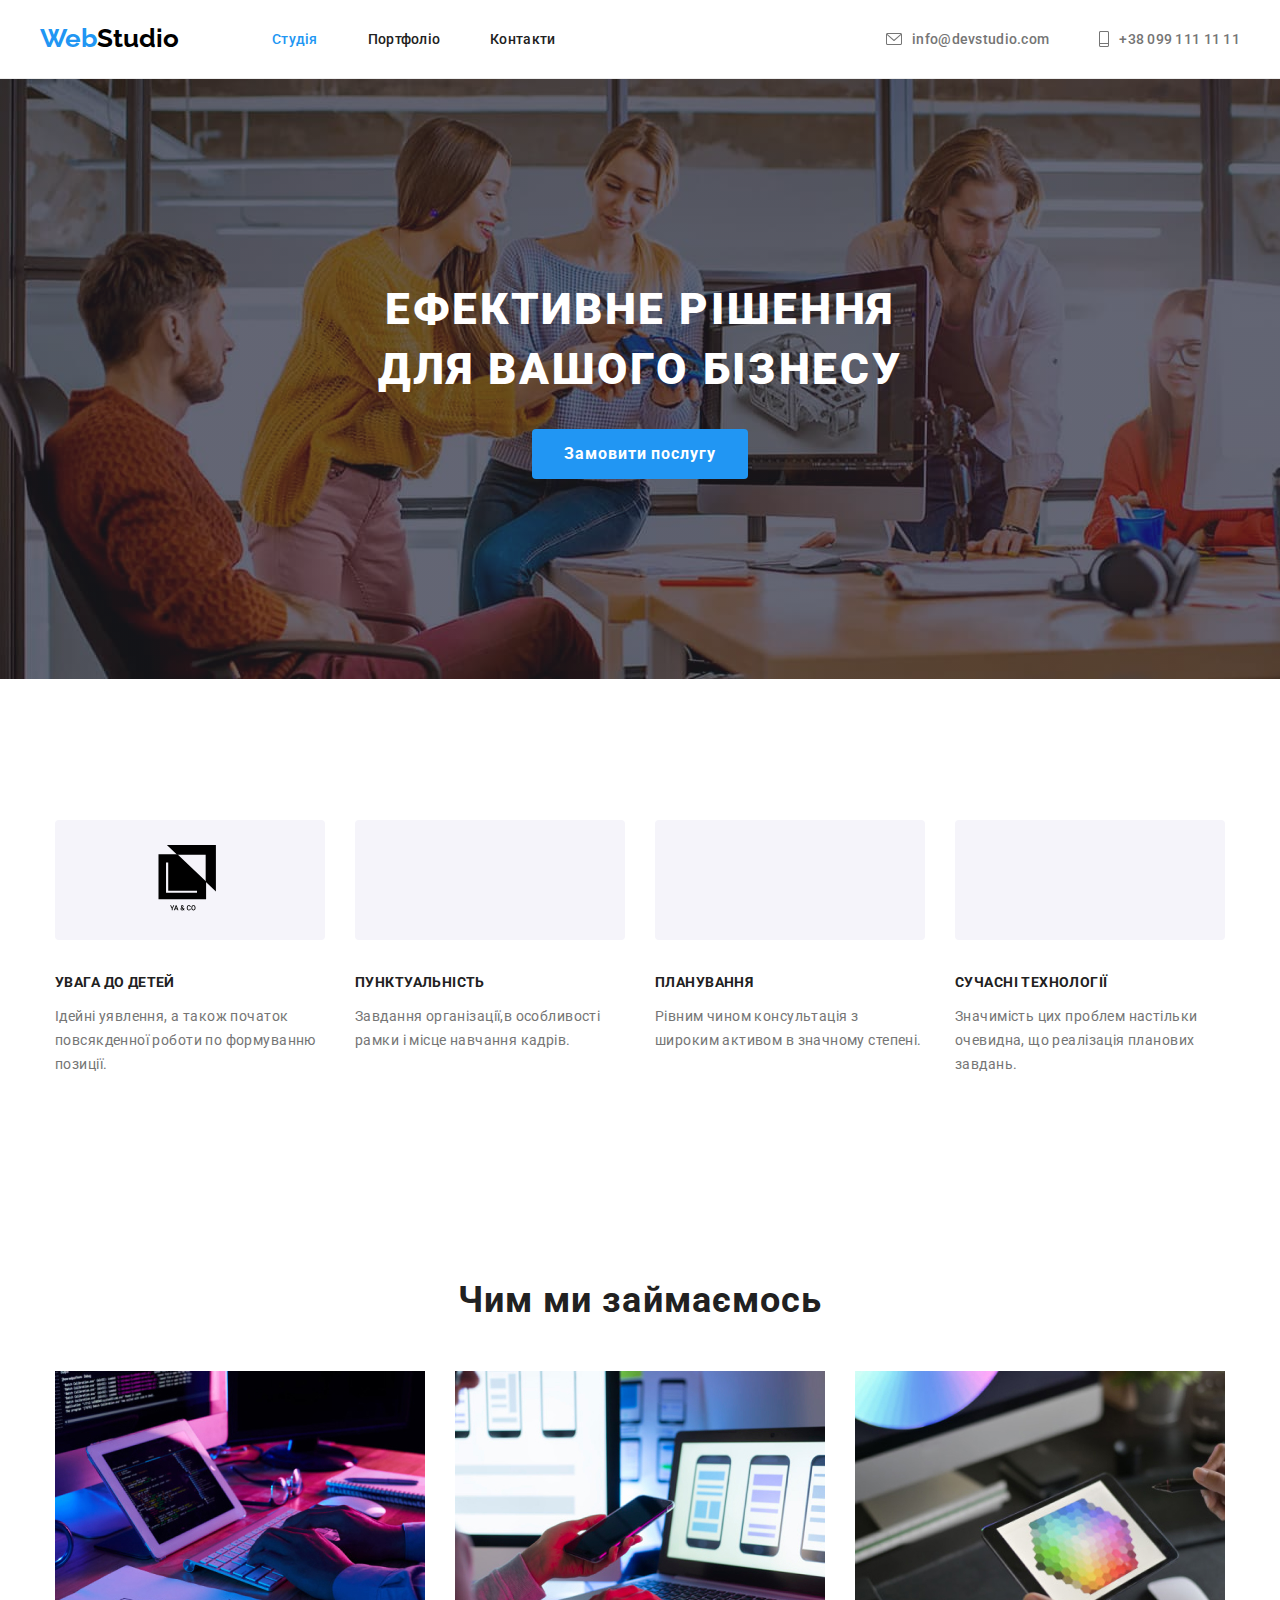
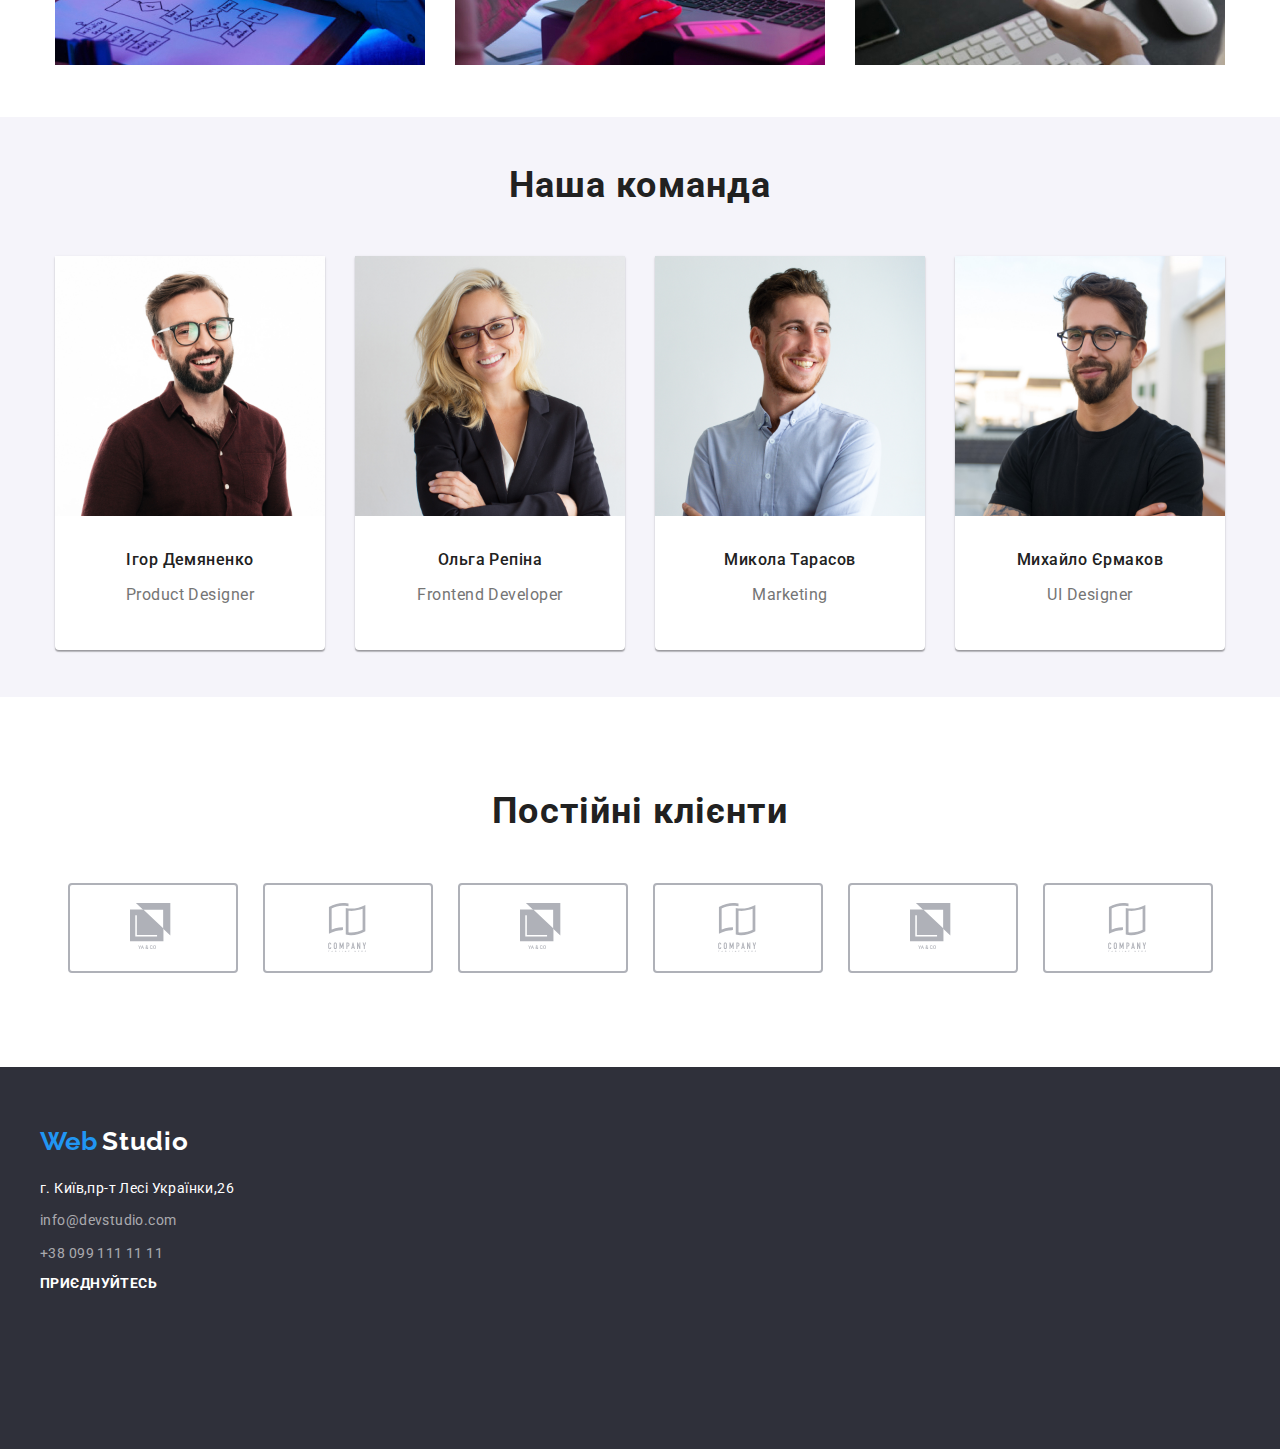
==== commit 3fdbdd70: "add sprite" ====
--- a/index.html
+++ b/index.html
@@ -80,7 +80,7 @@
             <li>
               <div class="con-approach-svg">
               <svg class="approach-svg" width="70" height="70">
-              <use href="./images/icons.svg#icon-antenna"></use>
+              <use href="./images/sprite.svg#company-1"></use>
               </svg>
               </div>
               
@@ -92,7 +92,7 @@
               <li>
                 <div class="con-approach-svg">
                 <svg class="approach-svg" width="70" height="70">
-                <use href="./images/icons.svg#icon-clock"></use>
+                <use href="./images/sprite.svg#clock"></use>
                 </svg>
                 </div>
                 <h3><span class="approach">Пунктуальність</span></h3>
@@ -102,7 +102,7 @@
                 <li>
                 <div class="con-approach-svg">
                 <svg class="approach-svg" width="70" height="70">
-                <use href="./images/icons.svg#icon-diagram"></use>
+                <use href="./images/icons.svg#diagram"></use>
                 </svg>
                 </div>
                 <h3><span class="approach">Планування</span></h3>
@@ -112,7 +112,7 @@
                 <li>
                 <div class="con-approach-svg">
                 <svg class="approach-svg" width="70" height="70">
-                <use href="./images/icons.svg#icon-astronaut"></use>
+                <use href="./images/icons.svg#company-1"></use>
                 </svg>
                 </div>
                 <h3><span class="approach">Сучасні технології</span></h3>
--- a/css/variables.css
+++ b/css/variables.css
@@ -3,7 +3,7 @@
   
     --border-color: rgba(236, 236, 236, 1);
     --bac-section: rgba(229, 229, 229, 1);
-    --buutom-bac: rgba(245, 244, 250, 1);
+    --butom-bac: rgba(245, 244, 250, 1);
     --black-text: rgba(33, 33, 33, 1);
     --blue-text: rgba(33, 150, 243, 1);
     --grey-text: rgba(117, 117, 117, 1);
--- a/css/style.css
+++ b/css/style.css
@@ -304,7 +304,7 @@
 .con-approach-svg {
   padding: 25px 0 25px;
   margin-bottom: 30px;
-  background-color: var(--buutom-bac);
+  background-color: var(--butom-bac);
   border-radius: 4px;
 }
 .approach-svg {
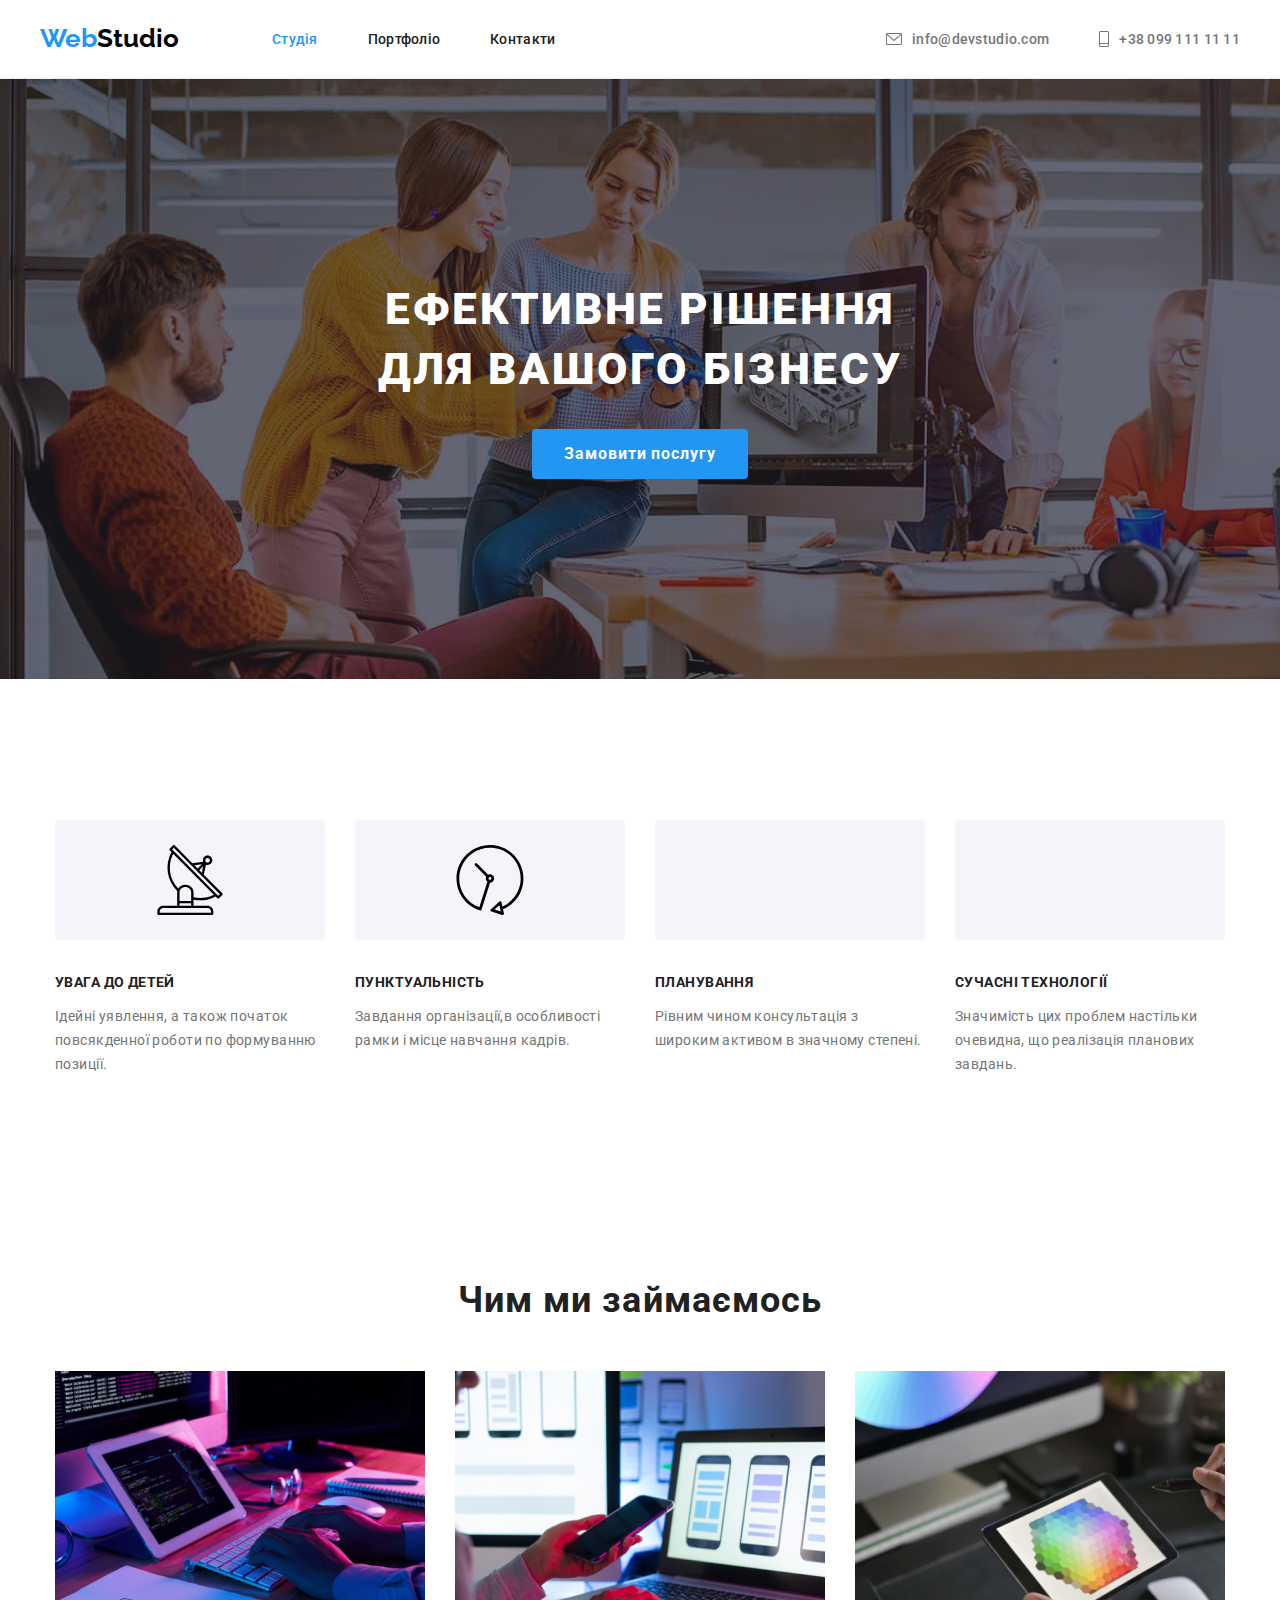
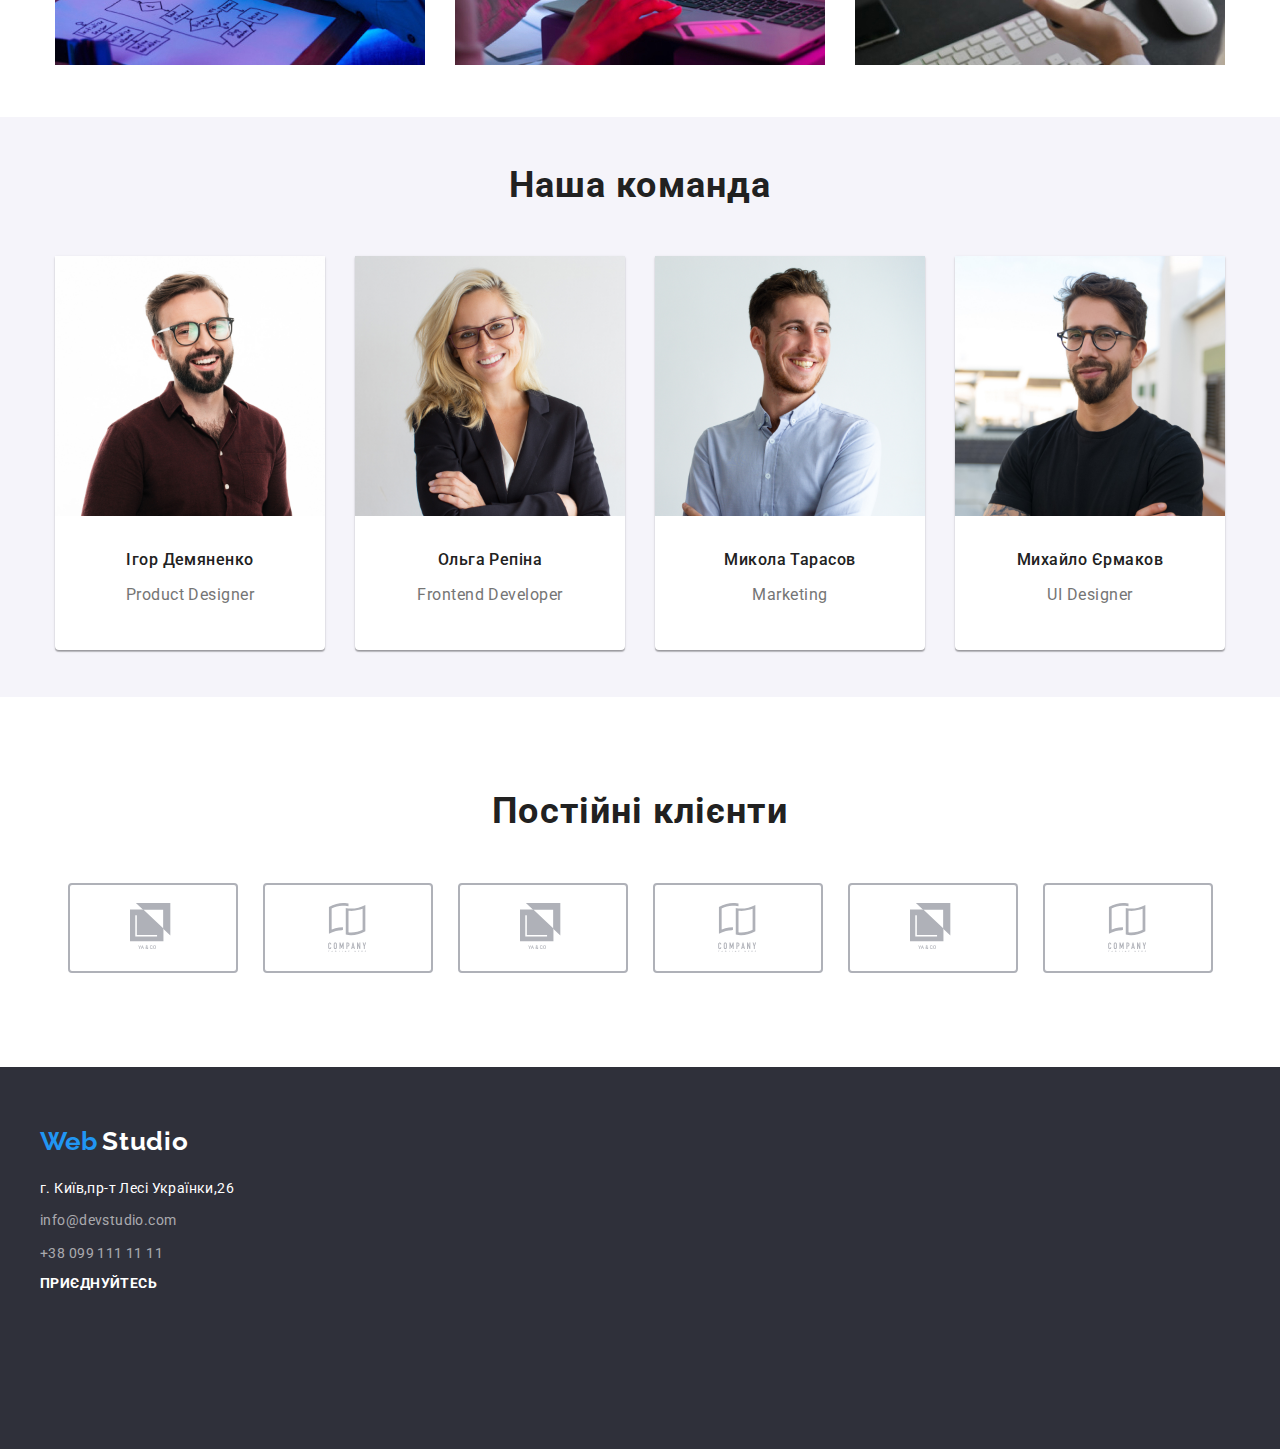
==== commit 252b767a: "add changes" ====
--- a/index.html
+++ b/index.html
@@ -80,7 +80,7 @@
             <li>
               <div class="con-approach-svg">
               <svg class="approach-svg" width="70" height="70">
-              <use href="./images/sprite.svg#company-1"></use>
+              <use href="./images/sprite.svg#antena"></use>
               </svg>
               </div>
               
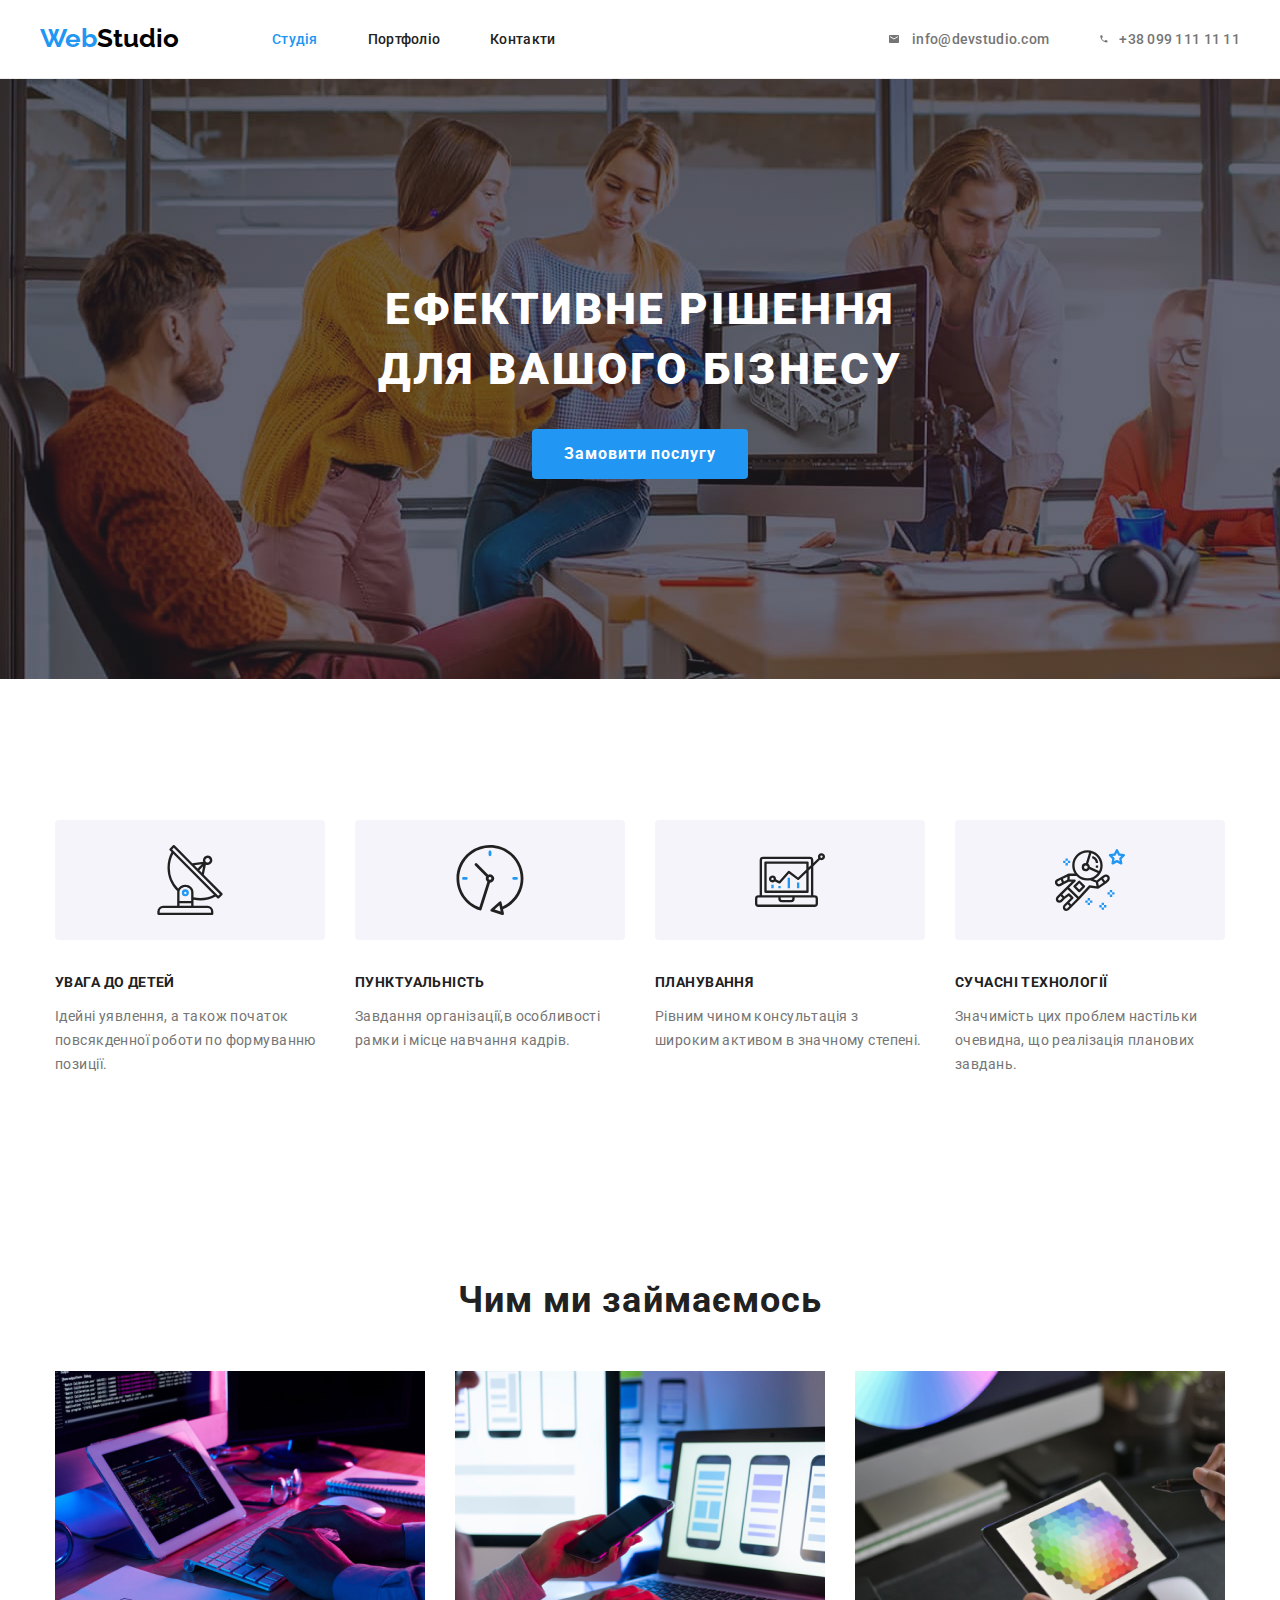
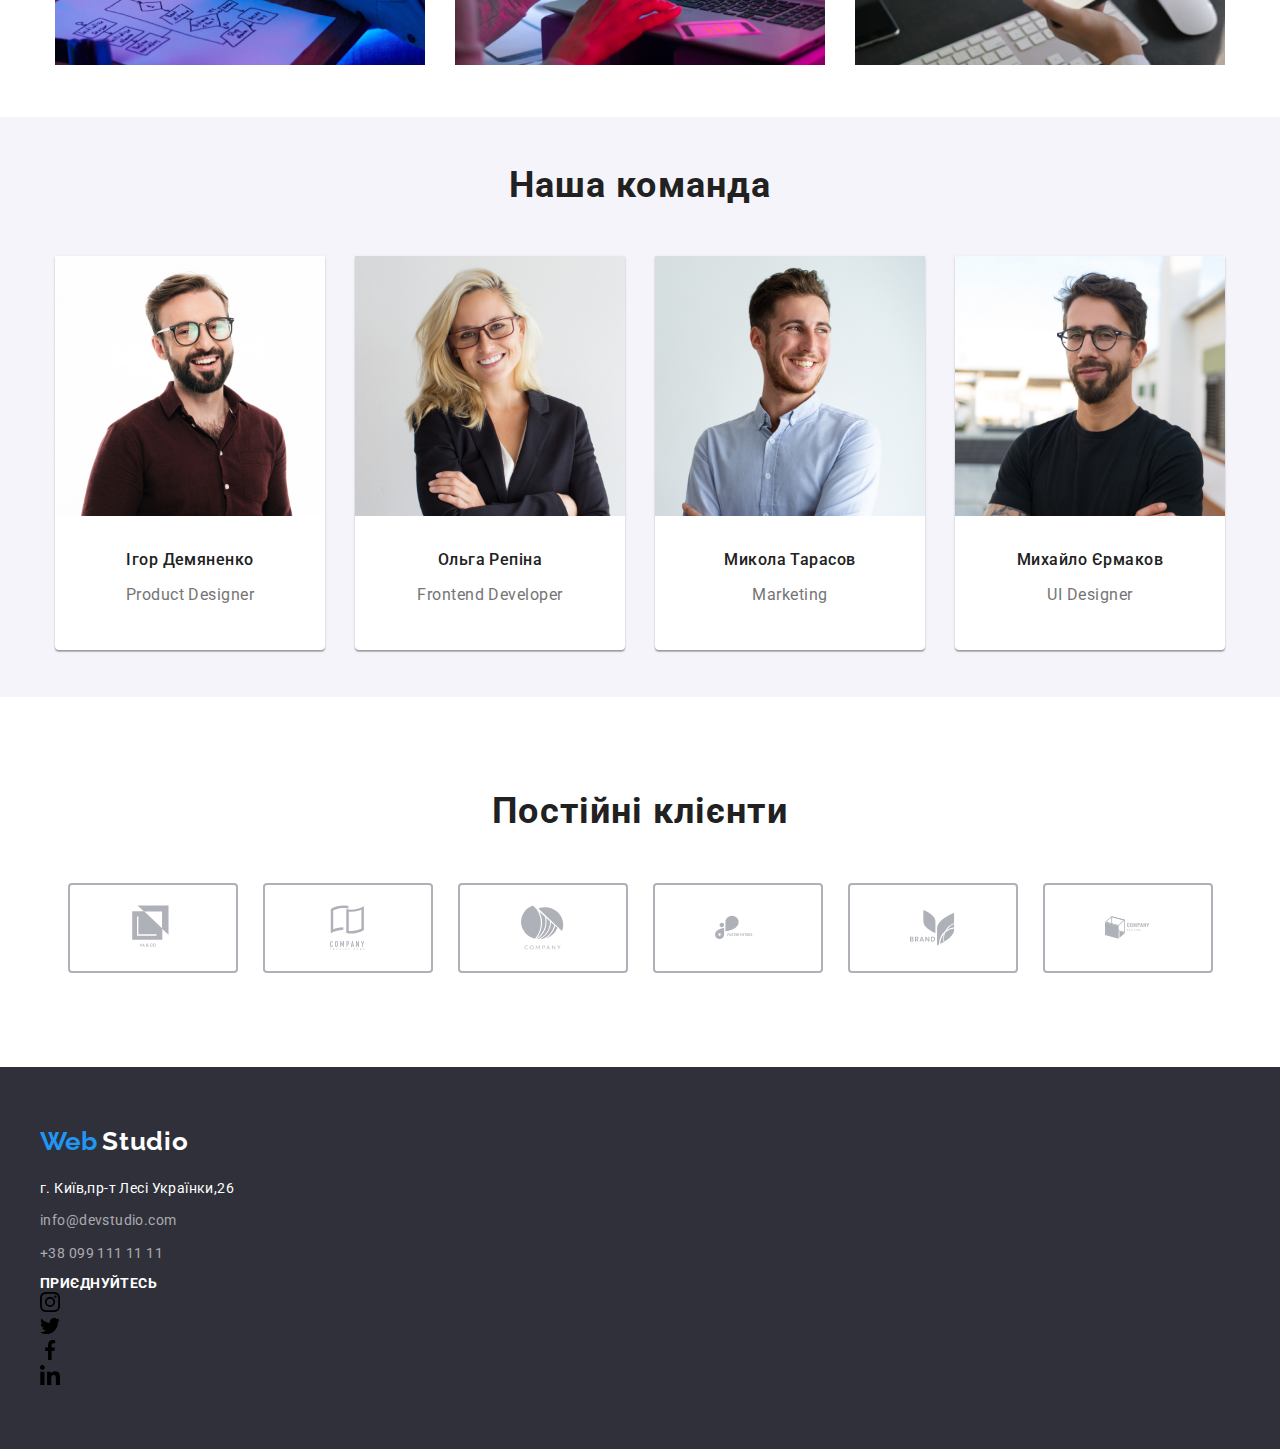
==== commit f351bcb1: "add changes" ====
--- a/index.html
+++ b/index.html
@@ -80,7 +80,7 @@
             <li>
               <div class="con-approach-svg">
               <svg class="approach-svg" width="70" height="70">
-              <use href="./images/sprite.svg#antena"></use>
+              <use href="./images/sprite.svg#icon-antenna"></use>
               </svg>
               </div>
               
@@ -92,7 +92,7 @@
               <li>
                 <div class="con-approach-svg">
                 <svg class="approach-svg" width="70" height="70">
-                <use href="./images/sprite.svg#clock"></use>
+                <use href="./images/sprite.svg#icon-clock"></use>
                 </svg>
                 </div>
                 <h3><span class="approach">Пунктуальність</span></h3>
@@ -102,7 +102,7 @@
                 <li>
                 <div class="con-approach-svg">
                 <svg class="approach-svg" width="70" height="70">
-                <use href="./images/icons.svg#diagram"></use>
+                <use href="./images/sprite.svg#icon-diagram"></use>
                 </svg>
                 </div>
                 <h3><span class="approach">Планування</span></h3>
@@ -112,7 +112,7 @@
                 <li>
                 <div class="con-approach-svg">
                 <svg class="approach-svg" width="70" height="70">
-                <use href="./images/icons.svg#company-1"></use>
+                <use href="./images/sprite.svg#icon-astronaut"></use>
                 </svg>
                 </div>
                 <h3><span class="approach">Сучасні технології</span></h3>
@@ -200,57 +200,57 @@
   <a class="client-link" href="www.saytklienta.com">
   <div class="con-client-svg">
   <svg class="client-svg" width="44.27" height="49.23">
-    <use xlink:href="./images/sprite.svg#company-1"></use>
-  </svg>
-  </div>
-  </a>
-  </li>
-  <li>
-  <a class="client-link" href="www.saytklienta.com">
-  <div class="con-client-svg">
-  <svg class="client-svg" width="44.27" height="49.23">
-    <use xlink:href="./images/sprite.svg#company-2"></use>
-  </svg>
-  </div>
-  </a>
-  </li>
-
-  
-  <li>
-  <a class="client-link" href="www.saytklienta.com">
-  <div class="con-client-svg">
-  <svg class="client-svg" width="44.27" height="49.23">
-    <use xlink:href="./images/sprite.svg#company-1"></use>
-  </svg>
-  </div>
-  </a>
-  </li>
-  
-  <li>
-  <a class="client-link" href="www.saytklienta.com">
-  <div class="con-client-svg">
-  <svg class="client-svg" width="44.27" height="49.23">
-    <use xlink:href="./images/sprite.svg#company-2"></use>
-  </svg>
-  </div>
-  </a>
-  </li>
-  
-  <li>
-  <a class="client-link" href="www.saytklienta.com">
-  <div class="con-client-svg">
-  <svg class="client-svg" width="44.27" height="49.23">
-    <use xlink:href="./images/sprite.svg#company-1"></use>
-  </svg>
-  </div>
-  </a>
-  </li>
-  
-  <li>
-  <a class="client-link" href="www.saytklienta.com">
-  <div class="con-client-svg">
-  <svg class="client-svg" width="44.27" height="49.23">
-    <use xlink:href="./images/sprite.svg#company-2"></use>
+    <use xlink:href="./images/sprite.svg#icon-company-1"></use>
+  </svg>
+  </div>
+  </a>
+  </li>
+  <li>
+  <a class="client-link" href="www.saytklienta.com">
+  <div class="con-client-svg">
+  <svg class="client-svg" width="44.27" height="49.23">
+    <use xlink:href="./images/sprite.svg#icon-company-2"></use>
+  </svg>
+  </div>
+  </a>
+  </li>
+
+  
+  <li>
+  <a class="client-link" href="www.saytklienta.com">
+  <div class="con-client-svg">
+  <svg class="client-svg" width="44.27" height="49.23">
+    <use xlink:href="./images/sprite.svg#icon-company-3"></use>
+  </svg>
+  </div>
+  </a>
+  </li>
+  
+  <li>
+  <a class="client-link" href="www.saytklienta.com">
+  <div class="con-client-svg">
+  <svg class="client-svg" width="44.27" height="49.23">
+    <use xlink:href="./images/sprite.svg#icon-company-4"></use>
+  </svg>
+  </div>
+  </a>
+  </li>
+  
+  <li>
+  <a class="client-link" href="www.saytklienta.com">
+  <div class="con-client-svg">
+  <svg class="client-svg" width="44.27" height="49.23">
+    <use xlink:href="./images/sprite.svg#icon-company-5"></use>
+  </svg>
+  </div>
+  </a>
+  </li>
+  
+  <li>
+  <a class="client-link" href="www.saytklienta.com">
+  <div class="con-client-svg">
+  <svg class="client-svg" width="44.27" height="49.23">
+    <use xlink:href="./images/sprite.svg#icon-company-6"></use>
   </svg>
   </div>
   </a>
@@ -312,20 +312,20 @@
         <li>
         <a class="social-link" href="https://twitter.com/">
         <svg class="svg-links" width="20" height="20">
-        <use href="./images/icons.svg#icon-twitter"></use>
+        <use href="./images/sprite.svg#icon-twitter"></use>
         </svg>
         </a>
         </li>
         
         <li><a class="social-link" href="https://www.facebook.com/">
         <svg class="svg-links" width="20" height="20">
-        <use href="./images/icons.svg#icon-facebook"></use>
+        <use href="./images/sprite.svg#icon-facebook"></use>
         </svg>
         </a></li>
         
         <li><a class="social-link" href="https://www.linkedin.com/">
         <svg class="svg-links" width="20" height="20">
-        <use href="./images/icons.svg#icon-linkedin"></use>
+        <use href="./images/sprite.svg#icon-linkedin"></use>
         </svg>
         </a></li>
         
